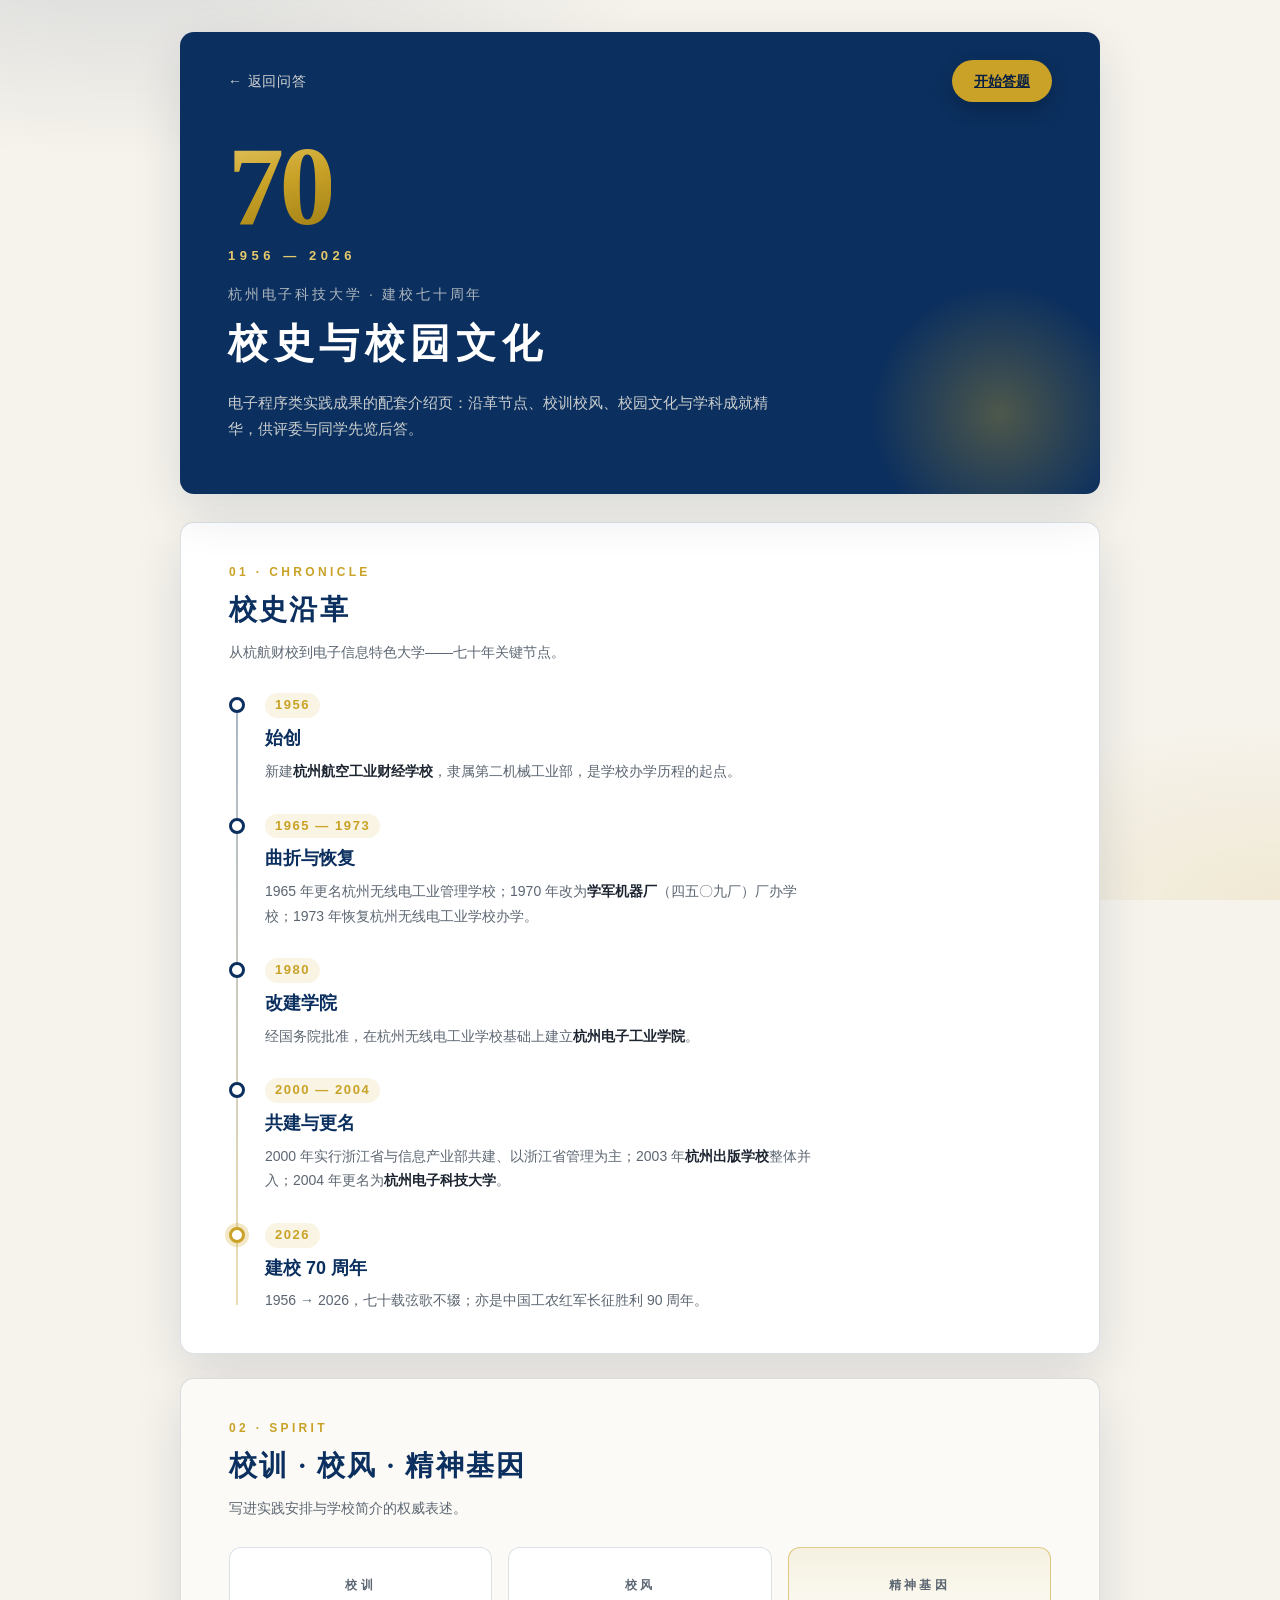
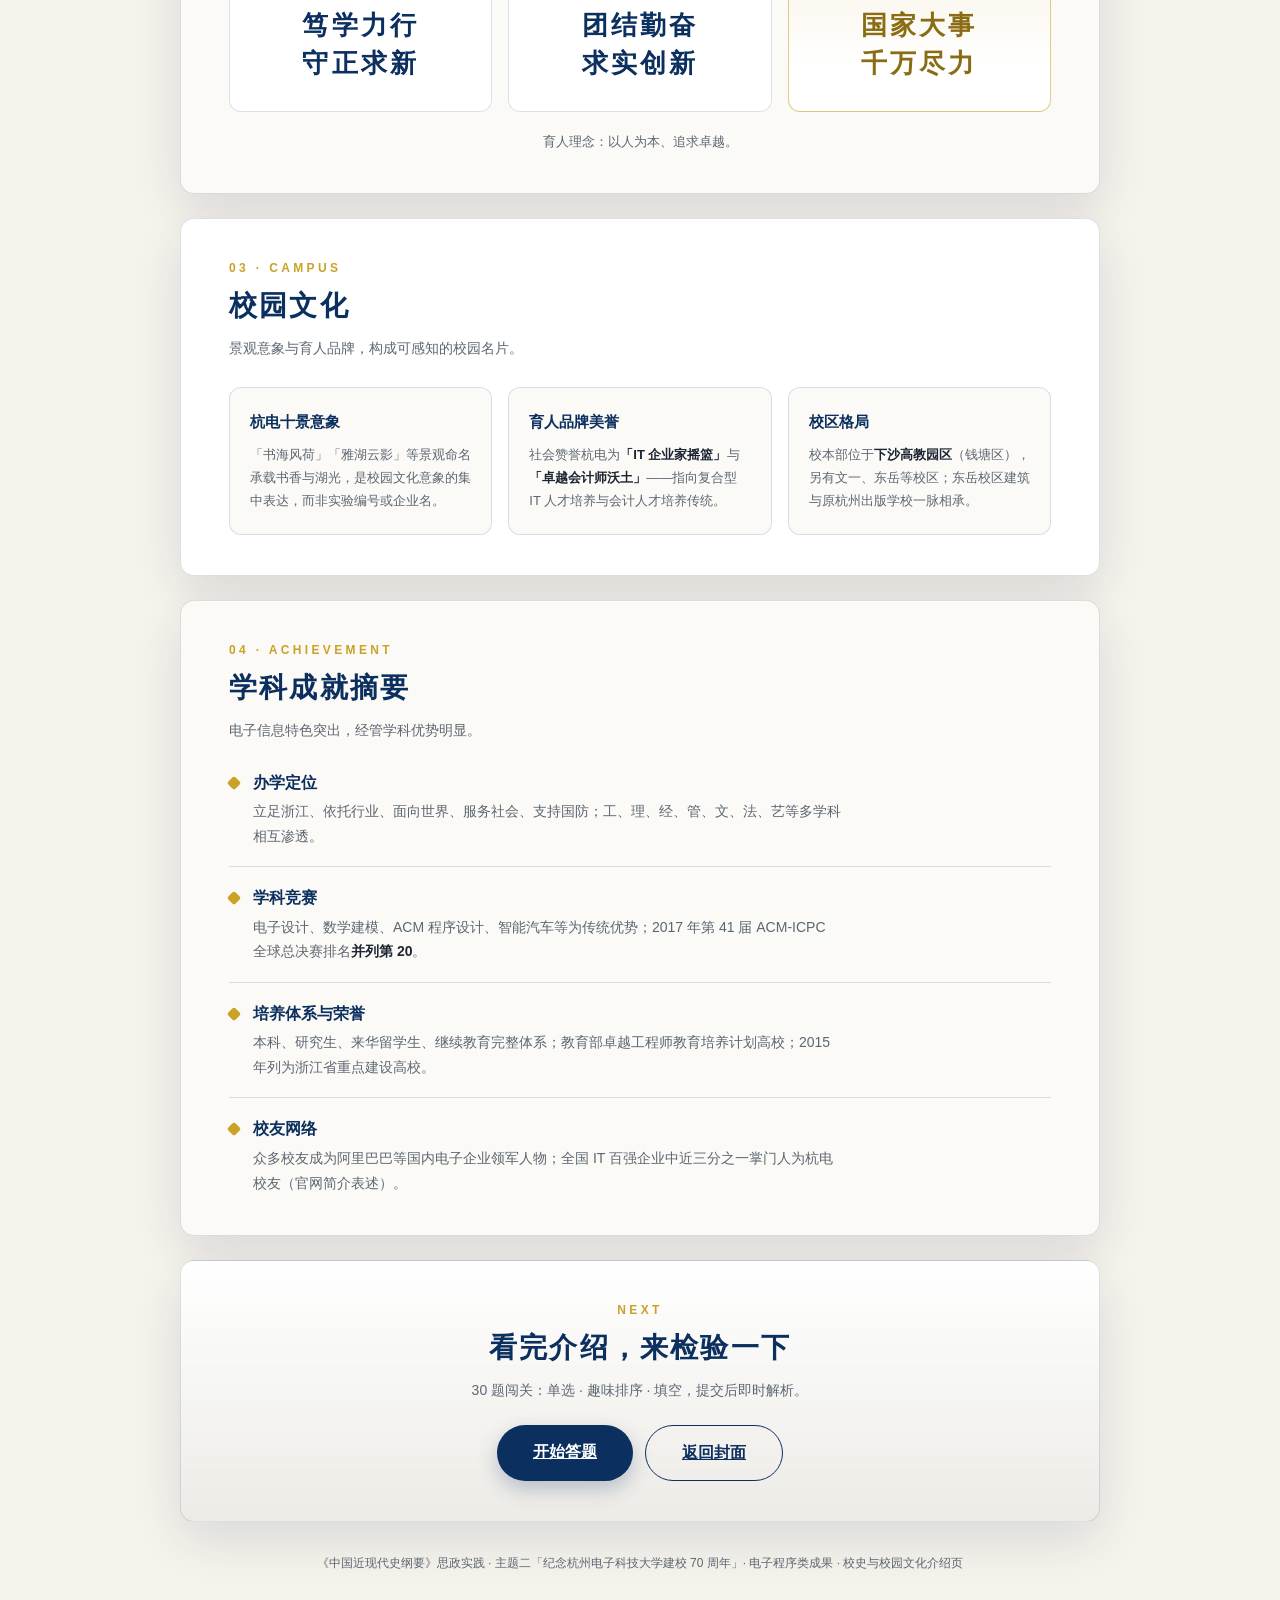
==== history.html @ b1ca928c "feat: add history intro page with dual nav from cover and result" ====
<!DOCTYPE html>
<html lang="zh-CN">
  <head>
    <meta charset="UTF-8" />
    <meta name="viewport" content="width=device-width, initial-scale=1.0" />
    <title>校史与校园文化 · 杭州电子科技大学 70 周年</title>
    <link rel="stylesheet" href="styles.css" />
  </head>
  <body class="history-page">
    <div class="page-bg" aria-hidden="true"></div>
    <main class="history">
      <!-- Hero -->
      <header class="h-hero">
        <nav class="h-nav">
          <a class="h-link" href="index.html">← 返回问答</a>
          <a class="btn btn-primary btn-sm" href="index.html#start">开始答题</a>
        </nav>
        <div class="h-hero-badge" aria-hidden="true">
          <span class="h-70">70</span>
          <span class="h-years">1956 — 2026</span>
        </div>
        <p class="h-kicker">杭州电子科技大学 · 建校七十周年</p>
        <h1 class="h-title">校史与校园文化</h1>
        <p class="h-lead">
          电子程序类实践成果的配套介绍页：沿革节点、校训校风、校园文化与学科成就精华，供评委与同学先览后答。
        </p>
      </header>

      <!-- 校史沿革 -->
      <section class="h-section" id="timeline" aria-labelledby="h-timeline-title">
        <div class="h-section-head">
          <p class="h-section-kicker">01 · Chronicle</p>
          <h2 class="h-section-title" id="h-timeline-title">校史沿革</h2>
          <p class="h-section-desc">从杭航财校到电子信息特色大学——七十年关键节点。</p>
        </div>
        <ol class="h-timeline">
          <li class="h-tl-item">
            <span class="h-tl-dot" aria-hidden="true"></span>
            <div class="h-tl-body">
              <span class="h-tl-year">1956</span>
              <h3 class="h-tl-title">始创</h3>
              <p class="h-tl-text">新建<strong>杭州航空工业财经学校</strong>，隶属第二机械工业部，是学校办学历程的起点。</p>
            </div>
          </li>
          <li class="h-tl-item">
            <span class="h-tl-dot" aria-hidden="true"></span>
            <div class="h-tl-body">
              <span class="h-tl-year">1965 — 1973</span>
              <h3 class="h-tl-title">曲折与恢复</h3>
              <p class="h-tl-text">1965 年更名杭州无线电工业管理学校；1970 年改为<strong>学军机器厂</strong>（四五〇九厂）厂办学校；1973 年恢复杭州无线电工业学校办学。</p>
            </div>
          </li>
          <li class="h-tl-item">
            <span class="h-tl-dot" aria-hidden="true"></span>
            <div class="h-tl-body">
              <span class="h-tl-year">1980</span>
              <h3 class="h-tl-title">改建学院</h3>
              <p class="h-tl-text">经国务院批准，在杭州无线电工业学校基础上建立<strong>杭州电子工业学院</strong>。</p>
            </div>
          </li>
          <li class="h-tl-item">
            <span class="h-tl-dot" aria-hidden="true"></span>
            <div class="h-tl-body">
              <span class="h-tl-year">2000 — 2004</span>
              <h3 class="h-tl-title">共建与更名</h3>
              <p class="h-tl-text">2000 年实行浙江省与信息产业部共建、以浙江省管理为主；2003 年<strong>杭州出版学校</strong>整体并入；2004 年更名为<strong>杭州电子科技大学</strong>。</p>
            </div>
          </li>
          <li class="h-tl-item h-tl-item-accent">
            <span class="h-tl-dot" aria-hidden="true"></span>
            <div class="h-tl-body">
              <span class="h-tl-year">2026</span>
              <h3 class="h-tl-title">建校 70 周年</h3>
              <p class="h-tl-text">1956 → 2026，七十载弦歌不辍；亦是中国工农红军长征胜利 90 周年。</p>
            </div>
          </li>
        </ol>
      </section>

      <!-- 校训校风 -->
      <section class="h-section h-section-alt" id="motto" aria-labelledby="h-motto-title">
        <div class="h-section-head">
          <p class="h-section-kicker">02 · Spirit</p>
          <h2 class="h-section-title" id="h-motto-title">校训 · 校风 · 精神基因</h2>
          <p class="h-section-desc">写进实践安排与学校简介的权威表述。</p>
        </div>
        <div class="h-motto-grid">
          <article class="h-motto-card">
            <p class="h-motto-label">校训</p>
            <p class="h-motto-text">笃学力行<br />守正求新</p>
          </article>
          <article class="h-motto-card">
            <p class="h-motto-label">校风</p>
            <p class="h-motto-text">团结勤奋<br />求实创新</p>
          </article>
          <article class="h-motto-card h-motto-card-gold">
            <p class="h-motto-label">精神基因</p>
            <p class="h-motto-text">国家大事<br />千万尽力</p>
          </article>
        </div>
        <p class="h-note">育人理念：以人为本、追求卓越。</p>
      </section>

      <!-- 校园文化 -->
      <section class="h-section" id="culture" aria-labelledby="h-culture-title">
        <div class="h-section-head">
          <p class="h-section-kicker">03 · Campus</p>
          <h2 class="h-section-title" id="h-culture-title">校园文化</h2>
          <p class="h-section-desc">景观意象与育人品牌，构成可感知的校园名片。</p>
        </div>
        <div class="h-cards">
          <article class="h-card">
            <h3 class="h-card-title">杭电十景意象</h3>
            <p class="h-card-text">「书海风荷」「雅湖云影」等景观命名承载书香与湖光，是校园文化意象的集中表达，而非实验编号或企业名。</p>
          </article>
          <article class="h-card">
            <h3 class="h-card-title">育人品牌美誉</h3>
            <p class="h-card-text">社会赞誉杭电为<strong>「IT 企业家摇篮」</strong>与<strong>「卓越会计师沃土」</strong>——指向复合型 IT 人才培养与会计人才培养传统。</p>
          </article>
          <article class="h-card">
            <h3 class="h-card-title">校区格局</h3>
            <p class="h-card-text">校本部位于<strong>下沙高教园区</strong>（钱塘区），另有文一、东岳等校区；东岳校区建筑与原杭州出版学校一脉相承。</p>
          </article>
        </div>
      </section>

      <!-- 学科成就 -->
      <section class="h-section h-section-alt" id="achievements" aria-labelledby="h-ach-title">
        <div class="h-section-head">
          <p class="h-section-kicker">04 · Achievement</p>
          <h2 class="h-section-title" id="h-ach-title">学科成就摘要</h2>
          <p class="h-section-desc">电子信息特色突出，经管学科优势明显。</p>
        </div>
        <ul class="h-ach-list">
          <li class="h-ach-item">
            <span class="h-ach-mark" aria-hidden="true"></span>
            <div>
              <h3 class="h-ach-title">办学定位</h3>
              <p class="h-ach-text">立足浙江、依托行业、面向世界、服务社会、支持国防；工、理、经、管、文、法、艺等多学科相互渗透。</p>
            </div>
          </li>
          <li class="h-ach-item">
            <span class="h-ach-mark" aria-hidden="true"></span>
            <div>
              <h3 class="h-ach-title">学科竞赛</h3>
              <p class="h-ach-text">电子设计、数学建模、ACM 程序设计、智能汽车等为传统优势；2017 年第 41 届 ACM-ICPC 全球总决赛排名<strong>并列第 20</strong>。</p>
            </div>
          </li>
          <li class="h-ach-item">
            <span class="h-ach-mark" aria-hidden="true"></span>
            <div>
              <h3 class="h-ach-title">培养体系与荣誉</h3>
              <p class="h-ach-text">本科、研究生、来华留学生、继续教育完整体系；教育部卓越工程师教育培养计划高校；2015 年列为浙江省重点建设高校。</p>
            </div>
          </li>
          <li class="h-ach-item">
            <span class="h-ach-mark" aria-hidden="true"></span>
            <div>
              <h3 class="h-ach-title">校友网络</h3>
              <p class="h-ach-text">众多校友成为阿里巴巴等国内电子企业领军人物；全国 IT 百强企业中近三分之一掌门人为杭电校友（官网简介表述）。</p>
            </div>
          </li>
        </ul>
      </section>

      <!-- 行动区 -->
      <section class="h-section h-cta" aria-labelledby="h-cta-title">
        <p class="h-section-kicker">Next</p>
        <h2 class="h-section-title" id="h-cta-title">看完介绍，来检验一下</h2>
        <p class="h-section-desc">30 题闯关：单选 · 趣味排序 · 填空，提交后即时解析。</p>
        <div class="h-cta-actions">
          <a class="btn btn-primary" href="index.html#start">开始答题</a>
          <a class="btn btn-ghost" href="index.html">返回封面</a>
        </div>
      </section>
    </main>
    <footer class="site-foot">
      《中国近现代史纲要》思政实践 · 主题二「纪念杭州电子科技大学建校 70 周年」· 电子程序类成果 · 校史与校园文化介绍页
    </footer>
  </body>
</html>
---- styles.css ----
/* HDU 70th Quiz — 校庆学术海报风：深蓝 + 金 + 暖灰白 */
:root {
  --navy: #0b2f5e;
  --navy-deep: #071f42;
  --gold: #c9a227;
  --gold-soft: #e6c96a;
  --paper: #f6f3ec;
  --ink: #1c2430;
  --muted: #5c6672;
  --ok: #1f7a4c;
  --bad: #b33a3a;
  --line: rgba(11, 47, 94, 0.14);
  --card: #ffffff;
  --shadow: 0 18px 50px rgba(7, 31, 66, 0.12);
  --radius: 14px;
  --font-display: "Songti SC", "SimSun", "Noto Serif SC", serif;
  --font-body: "PingFang SC", "Microsoft YaHei", "Segoe UI", sans-serif;
}

* {
  box-sizing: border-box;
}

html,
body {
  margin: 0;
  min-height: 100%;
}

body {
  font-family: var(--font-body);
  color: var(--ink);
  background: var(--paper);
  line-height: 1.6;
}

.page-bg {
  position: fixed;
  inset: 0;
  pointer-events: none;
  background:
    radial-gradient(ellipse 80% 50% at 10% -10%, rgba(11, 47, 94, 0.14), transparent 55%),
    radial-gradient(ellipse 60% 40% at 100% 100%, rgba(201, 162, 39, 0.12), transparent 50%);
  z-index: 0;
}

.app {
  position: relative;
  z-index: 1;
  width: min(860px, calc(100% - 48px));
  margin: 40px auto 24px;
  min-height: calc(100vh - 140px);
}

.screen {
  background: var(--card);
  border: 1px solid var(--line);
  border-radius: var(--radius);
  box-shadow: var(--shadow);
  padding: 48px 56px 40px;
}

/* —— 封面 —— */
.cover {
  text-align: center;
  padding-top: 56px;
}

.cover-badge {
  display: inline-flex;
  flex-direction: column;
  align-items: center;
  gap: 4px;
  margin-bottom: 20px;
}

.cover-70 {
  font-family: var(--font-display);
  font-size: 120px;
  font-weight: 700;
  line-height: 1;
  letter-spacing: -0.04em;
  background: linear-gradient(165deg, var(--gold-soft), var(--gold) 45%, #9a7a12);
  -webkit-background-clip: text;
  background-clip: text;
  color: transparent;
  text-shadow: 0 2px 0 rgba(11, 47, 94, 0.06);
}

.cover-years {
  font-size: 13px;
  letter-spacing: 0.35em;
  color: var(--navy);
  font-weight: 600;
}

.cover-kicker {
  margin: 8px 0 6px;
  font-size: 14px;
  letter-spacing: 0.2em;
  color: var(--muted);
}

.cover-title {
  margin: 0 0 16px;
  font-family: var(--font-display);
  font-size: 42px;
  font-weight: 700;
  color: var(--navy);
  letter-spacing: 0.12em;
}

.cover-sub {
  margin: 0 0 20px;
  color: var(--muted);
  font-size: 15px;
  letter-spacing: 0.15em;
}

.cover-meta {
  margin: 0 0 28px;
  font-size: 13px;
  color: var(--muted);
}

.cover-error {
  margin-top: 16px;
  color: var(--bad);
  font-size: 14px;
}

/* —— 按钮 —— */
.btn {
  appearance: none;
  border: none;
  cursor: pointer;
  font-family: inherit;
  font-size: 16px;
  font-weight: 600;
  padding: 14px 36px;
  border-radius: 999px;
  transition: transform 0.12s ease, box-shadow 0.12s ease, background 0.12s ease;
}

.btn:focus-visible {
  outline: 3px solid var(--gold);
  outline-offset: 2px;
}

.btn-primary {
  background: var(--navy);
  color: #fff;
  box-shadow: 0 8px 20px rgba(11, 47, 94, 0.25);
}

.btn-primary:hover:not(:disabled) {
  background: var(--navy-deep);
  transform: translateY(-1px);
}

.btn-primary:disabled {
  opacity: 0.45;
  cursor: not-allowed;
  box-shadow: none;
}

.btn-ghost {
  background: transparent;
  color: var(--navy);
  border: 1.5px solid var(--navy);
}

/* —— 答题 —— */
.quiz-top {
  margin-bottom: 28px;
}

.quiz-progress-label {
  display: flex;
  justify-content: space-between;
  align-items: baseline;
  margin-bottom: 10px;
  font-size: 14px;
  color: var(--muted);
}

.quiz-topic {
  color: var(--navy);
  font-weight: 600;
}

.quiz-progress {
  height: 8px;
  background: rgba(11, 47, 94, 0.08);
  border-radius: 999px;
  overflow: hidden;
}

.quiz-bar {
  height: 100%;
  width: 0%;
  border-radius: 999px;
  background: linear-gradient(90deg, var(--navy), var(--gold));
  transition: width 0.35s ease;
}

.quiz-prompt {
  margin: 0 0 24px;
  font-family: var(--font-display);
  font-size: 24px;
  font-weight: 700;
  color: var(--navy);
  line-height: 1.5;
}

.quiz-body {
  min-height: 120px;
}

/* 单选 */
.choice-list {
  display: grid;
  gap: 12px;
}

.choice {
  display: flex;
  align-items: flex-start;
  gap: 12px;
  padding: 14px 18px;
  border: 1.5px solid var(--line);
  border-radius: 10px;
  background: #fbfaf7;
  cursor: pointer;
  text-align: left;
  font-family: inherit;
  font-size: 16px;
  color: var(--ink);
  transition: border-color 0.12s ease, background 0.12s ease;
}

.choice:hover:not(:disabled) {
  border-color: var(--navy);
  background: #fff;
}

.choice.selected {
  border-color: var(--navy);
  background: rgba(11, 47, 94, 0.06);
  font-weight: 600;
}

.choice:disabled {
  cursor: default;
}

.choice.correct {
  border-color: var(--ok);
  background: rgba(31, 122, 76, 0.08);
}

.choice.wrong {
  border-color: var(--bad);
  background: rgba(179, 58, 58, 0.07);
}

.choice-key {
  flex: 0 0 auto;
  width: 28px;
  height: 28px;
  border-radius: 50%;
  background: var(--navy);
  color: #fff;
  font-size: 13px;
  font-weight: 700;
  display: grid;
  place-items: center;
  margin-top: 1px;
}

/* 排序 */
.order-list {
  display: grid;
  gap: 10px;
}

.order-item {
  display: flex;
  align-items: center;
  gap: 12px;
  padding: 12px 14px;
  border: 1.5px solid var(--line);
  border-radius: 10px;
  background: #fbfaf7;
}

.order-item.is-correct-order {
  border-color: var(--ok);
  background: rgba(31, 122, 76, 0.08);
}

.order-item.is-wrong-order {
  border-color: var(--bad);
  background: rgba(179, 58, 58, 0.06);
}

.order-rank {
  flex: 0 0 auto;
  width: 28px;
  height: 28px;
  border-radius: 50%;
  background: var(--gold);
  color: var(--navy-deep);
  font-weight: 700;
  font-size: 14px;
  display: grid;
  place-items: center;
}

.order-text {
  flex: 1;
  font-size: 15px;
}

.order-btns {
  display: flex;
  gap: 6px;
}

.order-btns button {
  width: 36px;
  height: 32px;
  border-radius: 8px;
  border: 1.5px solid var(--navy);
  background: #fff;
  color: var(--navy);
  font-size: 14px;
  font-weight: 700;
  cursor: pointer;
}

.order-btns button:disabled {
  opacity: 0.3;
  cursor: not-allowed;
}

.order-btns button:hover:not(:disabled) {
  background: var(--navy);
  color: #fff;
}

/* 填空 */
.fill-row {
  display: flex;
  gap: 12px;
  align-items: center;
}

.fill-input {
  flex: 1;
  font-family: inherit;
  font-size: 17px;
  padding: 14px 16px;
  border: 1.5px solid var(--line);
  border-radius: 10px;
  background: #fbfaf7;
  color: var(--ink);
}

.fill-input:focus {
  outline: none;
  border-color: var(--navy);
  background: #fff;
}

.fill-input.is-correct {
  border-color: var(--ok);
  background: rgba(31, 122, 76, 0.08);
}

.fill-input.is-wrong {
  border-color: var(--bad);
  background: rgba(179, 58, 58, 0.07);
}

.fill-hint {
  font-size: 13px;
  color: var(--muted);
  margin-top: 10px;
}

/* 反馈 */
.quiz-feedback {
  margin-top: 24px;
  padding: 16px 20px;
  border-radius: 10px;
  border-left: 4px solid var(--navy);
  background: rgba(11, 47, 94, 0.05);
}

.quiz-feedback.ok {
  border-left-color: var(--ok);
  background: rgba(31, 122, 76, 0.08);
}

.quiz-feedback.bad {
  border-left-color: var(--bad);
  background: rgba(179, 58, 58, 0.06);
}

.feedback-badge {
  margin: 0 0 6px;
  font-weight: 700;
  font-size: 16px;
}

.quiz-feedback.ok .feedback-badge {
  color: var(--ok);
}

.quiz-feedback.bad .feedback-badge {
  color: var(--bad);
}

.feedback-explain {
  margin: 0;
  font-size: 14px;
  color: var(--muted);
  line-height: 1.7;
}

.quiz-actions {
  margin-top: 28px;
  display: flex;
  justify-content: flex-end;
  gap: 12px;
}

/* —— 结果 —— */
.result {
  text-align: center;
  padding-top: 56px;
}

.result-kicker {
  margin: 0;
  letter-spacing: 0.25em;
  font-size: 14px;
  color: var(--muted);
}

.result-score {
  margin: 8px 0 4px;
  font-family: var(--font-display);
  font-size: 88px;
  font-weight: 700;
  line-height: 1;
  color: var(--navy);
}

.result-score .result-total {
  font-size: 36px;
  color: var(--muted);
  margin-left: 4px;
}

.result-rate {
  margin: 8px 0 4px;
  font-size: 18px;
  font-weight: 700;
  color: var(--gold);
  letter-spacing: 0.08em;
}

.result-comment {
  margin: 12px auto 8px;
  max-width: 420px;
  color: var(--muted);
  font-size: 15px;
}

.result-wrong {
  list-style: none;
  margin: 24px auto 28px;
  padding: 0;
  max-width: 560px;
  text-align: left;
  display: grid;
  gap: 8px;
}

.result-wrong:empty {
  display: none;
}

.result-wrong li {
  font-size: 13px;
  color: var(--bad);
  background: rgba(179, 58, 58, 0.06);
  border-radius: 8px;
  padding: 10px 14px;
}

.result-wrong .wrong-ok {
  color: var(--muted);
}

.site-foot {
  position: relative;
  z-index: 1;
  text-align: center;
  font-size: 12px;
  color: var(--muted);
  padding: 8px 24px 28px;
}

/* —— 封面双入口 —— */
.cover-actions {
  display: flex;
  flex-wrap: wrap;
  gap: 12px;
  justify-content: center;
  align-items: center;
}

.result-actions {
  display: flex;
  flex-wrap: wrap;
  gap: 12px;
  justify-content: center;
  align-items: center;
  margin-top: 8px;
}

.btn-sm {
  font-size: 14px;
  padding: 10px 22px;
}

/* —— 校史 / 校园文化介绍页 —— */
.history-page .history {
  position: relative;
  z-index: 1;
  width: min(920px, calc(100% - 48px));
  margin: 32px auto 24px;
}

.h-hero {
  background: var(--navy);
  color: #f4f1e8;
  border-radius: var(--radius);
  padding: 28px 48px 52px;
  box-shadow: var(--shadow);
  margin-bottom: 28px;
  position: relative;
  overflow: hidden;
}

.h-hero::after {
  content: "";
  position: absolute;
  right: -40px;
  bottom: -60px;
  width: 280px;
  height: 280px;
  border-radius: 50%;
  background: radial-gradient(circle, rgba(201, 162, 39, 0.35), transparent 65%);
  pointer-events: none;
}

.h-nav {
  display: flex;
  justify-content: space-between;
  align-items: center;
  margin-bottom: 28px;
  position: relative;
  z-index: 1;
}

.h-link {
  color: rgba(244, 241, 232, 0.85);
  font-size: 14px;
  text-decoration: none;
  letter-spacing: 0.06em;
}

.h-link:hover {
  color: var(--gold-soft);
}

.h-hero .btn-primary {
  background: var(--gold);
  color: var(--navy-deep);
  box-shadow: 0 8px 20px rgba(0, 0, 0, 0.2);
}

.h-hero .btn-primary:hover:not(:disabled) {
  background: var(--gold-soft);
}

.h-hero-badge {
  display: flex;
  flex-direction: column;
  align-items: flex-start;
  gap: 4px;
  margin-bottom: 16px;
  position: relative;
  z-index: 1;
}

.h-70 {
  font-family: var(--font-display);
  font-size: 112px;
  font-weight: 700;
  line-height: 1;
  letter-spacing: -0.04em;
  background: linear-gradient(165deg, var(--gold-soft), var(--gold) 45%, #9a7a12);
  -webkit-background-clip: text;
  background-clip: text;
  color: transparent;
}

.h-years {
  font-size: 13px;
  letter-spacing: 0.35em;
  color: var(--gold-soft);
  font-weight: 600;
}

.h-kicker {
  margin: 8px 0 6px;
  font-size: 14px;
  letter-spacing: 0.2em;
  color: rgba(244, 241, 232, 0.7);
  position: relative;
  z-index: 1;
}

.h-title {
  margin: 0 0 14px;
  font-family: var(--font-display);
  font-size: 40px;
  font-weight: 700;
  letter-spacing: 0.14em;
  color: #fff;
  position: relative;
  z-index: 1;
}

.h-lead {
  margin: 0;
  max-width: 36em;
  font-size: 15px;
  line-height: 1.75;
  color: rgba(244, 241, 232, 0.82);
  position: relative;
  z-index: 1;
}

.h-section {
  background: var(--card);
  border: 1px solid var(--line);
  border-radius: var(--radius);
  box-shadow: var(--shadow);
  padding: 40px 48px;
  margin-bottom: 24px;
}

.h-section-alt {
  background: #fbfaf6;
}

.h-section-head {
  margin-bottom: 28px;
}

.h-section-kicker {
  margin: 0 0 6px;
  font-size: 12px;
  letter-spacing: 0.28em;
  text-transform: uppercase;
  color: var(--gold);
  font-weight: 700;
}

.h-section-title {
  margin: 0 0 8px;
  font-family: var(--font-display);
  font-size: 28px;
  font-weight: 700;
  color: var(--navy);
  letter-spacing: 0.08em;
}

.h-section-desc {
  margin: 0;
  font-size: 14px;
  color: var(--muted);
}

/* 时间线 */
.h-timeline {
  list-style: none;
  margin: 0;
  padding: 0;
  position: relative;
}

.h-timeline::before {
  content: "";
  position: absolute;
  left: 7px;
  top: 8px;
  bottom: 8px;
  width: 2px;
  background: linear-gradient(180deg, var(--navy), var(--gold));
  opacity: 0.35;
}

.h-tl-item {
  position: relative;
  padding: 0 0 28px 36px;
}

.h-tl-item:last-child {
  padding-bottom: 0;
}

.h-tl-dot {
  position: absolute;
  left: 0;
  top: 6px;
  width: 16px;
  height: 16px;
  border-radius: 50%;
  background: var(--card);
  border: 3px solid var(--navy);
  z-index: 1;
}

.h-tl-item-accent .h-tl-dot {
  border-color: var(--gold);
  box-shadow: 0 0 0 4px rgba(201, 162, 39, 0.25);
}

.h-tl-year {
  display: inline-block;
  font-size: 13px;
  font-weight: 700;
  letter-spacing: 0.12em;
  color: var(--gold);
  background: rgba(201, 162, 39, 0.12);
  padding: 2px 10px;
  border-radius: 999px;
  margin-bottom: 6px;
}

.h-tl-title {
  margin: 0 0 6px;
  font-size: 18px;
  font-weight: 700;
  color: var(--navy);
}

.h-tl-text {
  margin: 0;
  font-size: 14px;
  color: var(--muted);
  line-height: 1.75;
  max-width: 40em;
}

.h-tl-text strong {
  color: var(--ink);
  font-weight: 600;
}

/* 校训卡片 */
.h-motto-grid {
  display: grid;
  grid-template-columns: repeat(3, 1fr);
  gap: 16px;
}

.h-motto-card {
  border: 1.5px solid var(--line);
  border-radius: 12px;
  background: #fff;
  padding: 28px 16px;
  text-align: center;
  min-height: 160px;
  display: flex;
  flex-direction: column;
  justify-content: center;
}

.h-motto-card-gold {
  border-color: rgba(201, 162, 39, 0.55);
  background: linear-gradient(180deg, rgba(201, 162, 39, 0.1), #fff 70%);
}

.h-motto-label {
  margin: 0 0 12px;
  font-size: 12px;
  letter-spacing: 0.28em;
  color: var(--muted);
  font-weight: 600;
}

.h-motto-text {
  margin: 0;
  font-family: var(--font-display);
  font-size: 26px;
  font-weight: 700;
  color: var(--navy);
  line-height: 1.45;
  letter-spacing: 0.12em;
}

.h-motto-card-gold .h-motto-text {
  color: #8a6d12;
}

.h-note {
  margin: 20px 0 0;
  font-size: 13px;
  color: var(--muted);
  text-align: center;
}

/* 文化卡片 */
.h-cards {
  display: grid;
  grid-template-columns: repeat(3, 1fr);
  gap: 16px;
}

.h-card {
  border: 1.5px solid var(--line);
  border-radius: 12px;
  background: #fbfaf7;
  padding: 22px 20px;
}

.h-card-title {
  margin: 0 0 10px;
  font-size: 15px;
  font-weight: 700;
  color: var(--navy);
}

.h-card-text {
  margin: 0;
  font-size: 13px;
  line-height: 1.75;
  color: var(--muted);
}

.h-card-text strong {
  color: var(--ink);
}

/* 成就列表 */
.h-ach-list {
  list-style: none;
  margin: 0;
  padding: 0;
  display: grid;
  gap: 18px;
}

.h-ach-item {
  display: flex;
  gap: 14px;
  align-items: flex-start;
  padding-bottom: 18px;
  border-bottom: 1px solid var(--line);
}

.h-ach-item:last-child {
  padding-bottom: 0;
  border-bottom: none;
}

.h-ach-mark {
  flex: 0 0 auto;
  width: 10px;
  height: 10px;
  margin-top: 8px;
  border-radius: 2px;
  background: var(--gold);
  transform: rotate(45deg);
}

.h-ach-title {
  margin: 0 0 4px;
  font-size: 16px;
  font-weight: 700;
  color: var(--navy);
}

.h-ach-text {
  margin: 0;
  font-size: 14px;
  line-height: 1.75;
  color: var(--muted);
  max-width: 42em;
}

.h-ach-text strong {
  color: var(--ink);
}

/* CTA */
.h-cta {
  text-align: center;
  background: linear-gradient(180deg, #fff, rgba(11, 47, 94, 0.04));
}

.h-cta .h-section-head,
.h-cta .h-section-desc {
  margin-left: auto;
  margin-right: auto;
}

.h-cta-actions {
  display: flex;
  flex-wrap: wrap;
  gap: 12px;
  justify-content: center;
  margin-top: 24px;
}

@media (max-width: 900px) {
  .app {
    width: min(100% - 32px, 860px);
    margin-top: 24px;
  }

  .screen {
    padding: 36px 28px 32px;
  }

  .cover-70 {
    font-size: 88px;
  }

  .cover-title {
    font-size: 30px;
  }

  .quiz-prompt {
    font-size: 20px;
  }

  .history-page .history {
    width: min(100% - 32px, 920px);
    margin-top: 20px;
  }

  .h-hero {
    padding: 24px 24px 40px;
  }

  .h-70 {
    font-size: 88px;
  }

  .h-title {
    font-size: 28px;
  }

  .h-section {
    padding: 28px 22px;
  }

  .h-motto-grid,
  .h-cards {
    grid-template-columns: 1fr;
  }
}
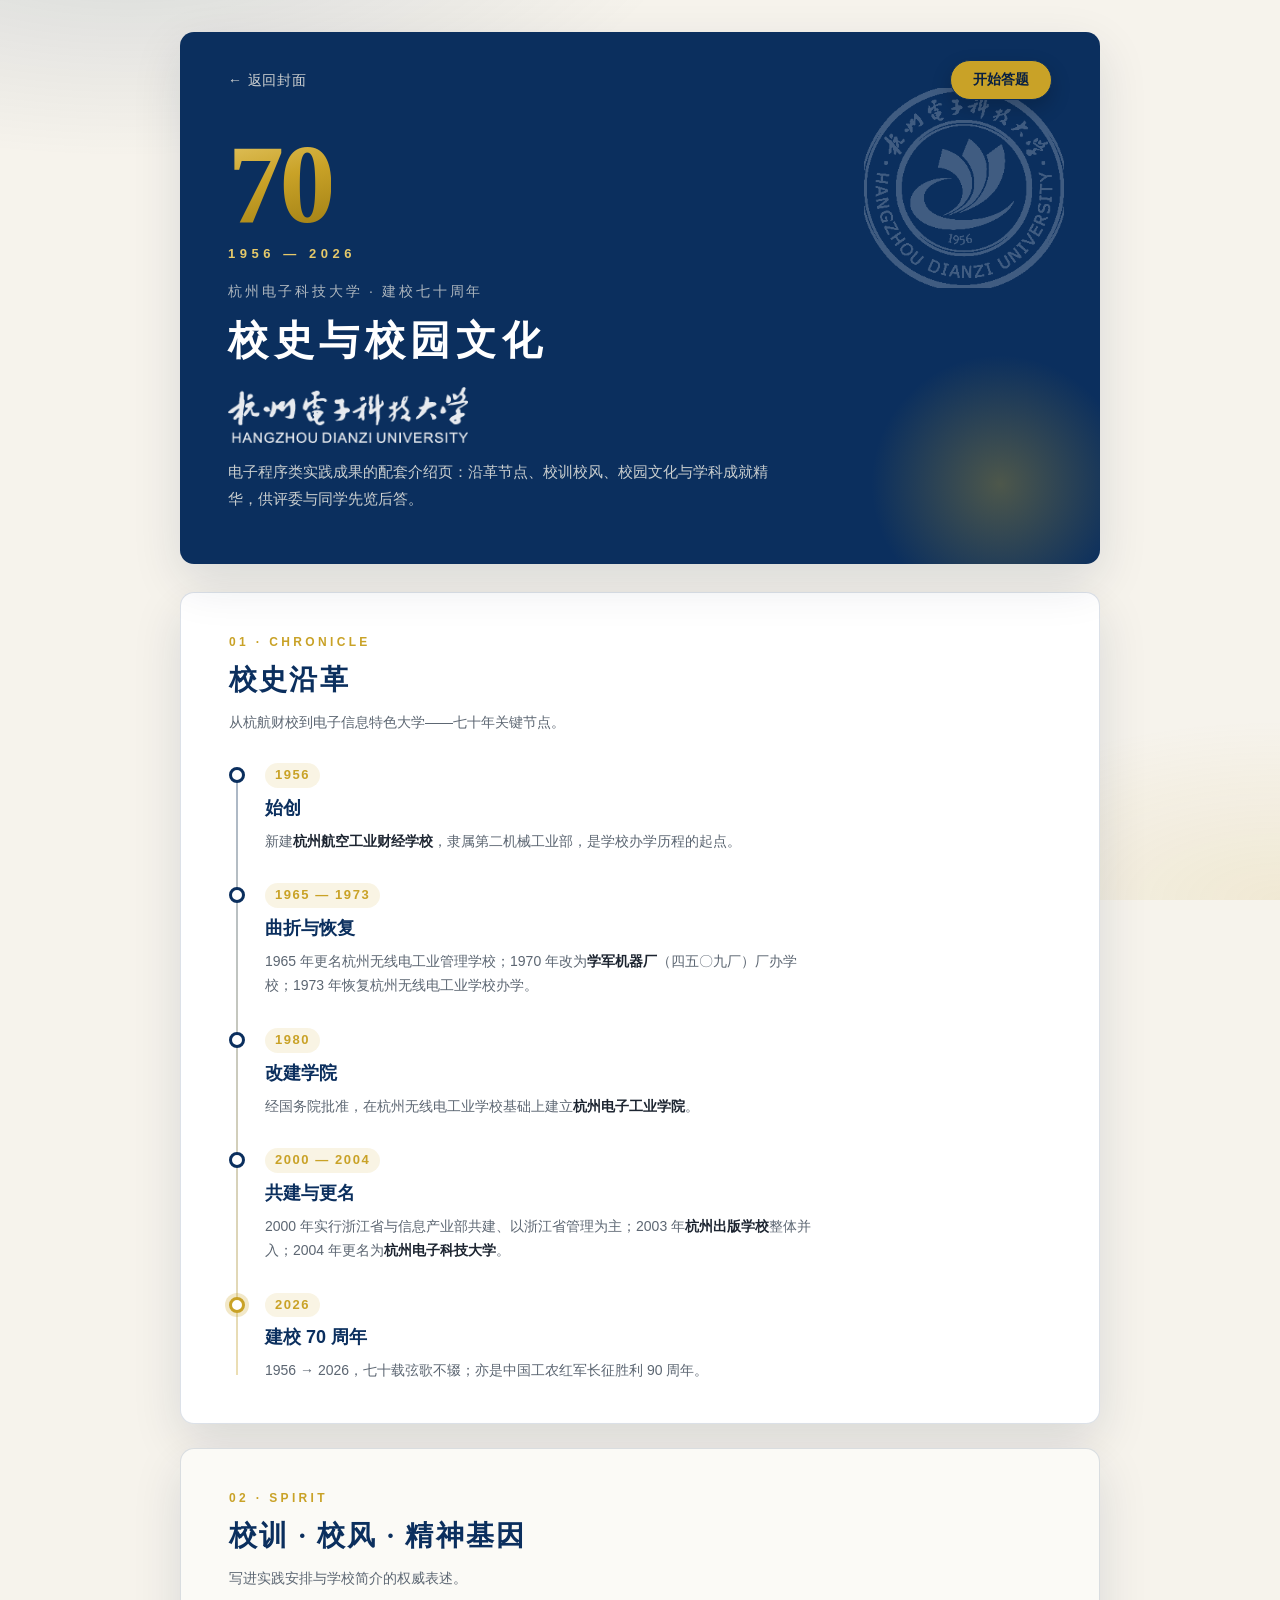
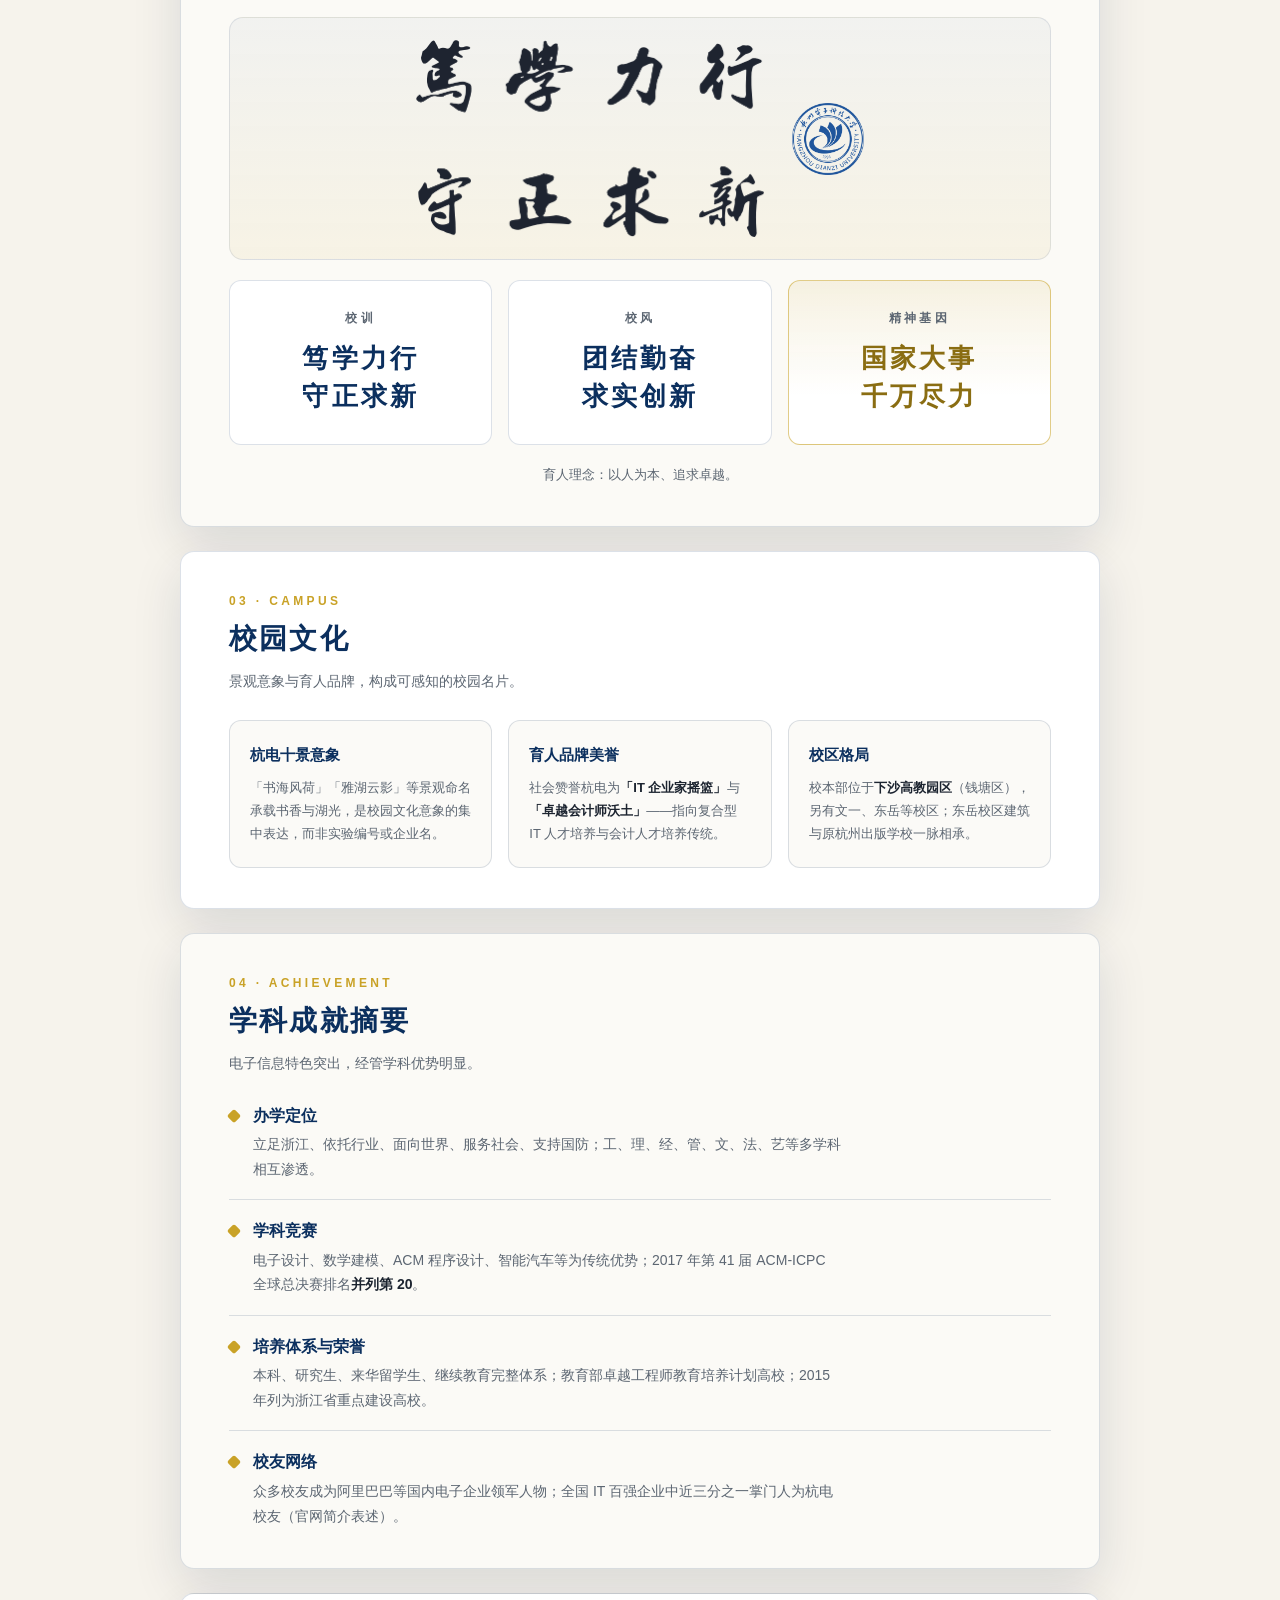
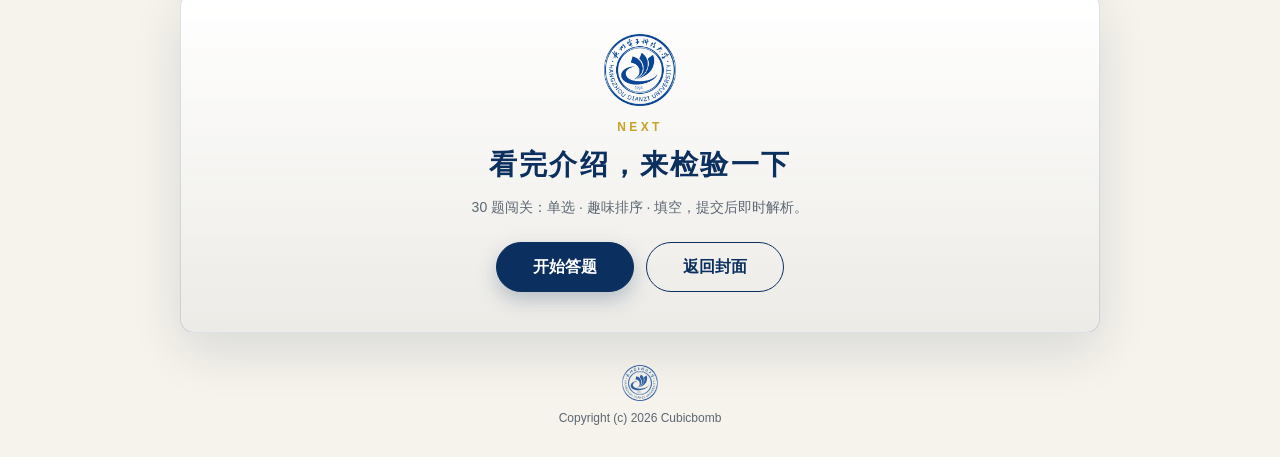
==== commit 910e0c29: "feat: embed HDU emblem assets across cover, quiz, and history pages" ====
--- a/history.html
+++ b/history.html
@@ -4,6 +4,7 @@
     <meta charset="UTF-8" />
     <meta name="viewport" content="width=device-width, initial-scale=1.0" />
     <title>校史与校园文化 · 杭州电子科技大学 70 周年</title>
+    <link rel="icon" type="image/png" href="assets/favicon.png" />
     <link rel="stylesheet" href="styles.css" />
   </head>
   <body class="history-page">
@@ -11,8 +12,16 @@
     <main class="history">
       <!-- Hero -->
       <header class="h-hero">
+        <img
+          class="h-hero-emblem"
+          src="assets/emblem-white.png"
+          alt=""
+          width="200"
+          height="200"
+          decoding="async"
+        />
         <nav class="h-nav">
-          <a class="h-link" href="index.html">← 返回问答</a>
+          <a class="h-link" href="index.html">← 返回封面</a>
           <a class="btn btn-primary btn-sm" href="index.html#start">开始答题</a>
         </nav>
         <div class="h-hero-badge" aria-hidden="true">
@@ -21,6 +30,14 @@
         </div>
         <p class="h-kicker">杭州电子科技大学 · 建校七十周年</p>
         <h1 class="h-title">校史与校园文化</h1>
+        <img
+          class="h-hero-wordmark"
+          src="assets/wordmark-t.png"
+          alt="杭州电子科技大学 HANGZHOU DIANZI UNIVERSITY"
+          width="240"
+          height="56"
+          decoding="async"
+        />
         <p class="h-lead">
           电子程序类实践成果的配套介绍页：沿革节点、校训校风、校园文化与学科成就精华，供评委与同学先览后答。
         </p>
@@ -84,6 +101,23 @@
           <h2 class="h-section-title" id="h-motto-title">校训 · 校风 · 精神基因</h2>
           <p class="h-section-desc">写进实践安排与学校简介的权威表述。</p>
         </div>
+        <div class="h-motto-banner" aria-hidden="true">
+          <img
+            src="assets/motto-t.png"
+            alt=""
+            width="348"
+            height="198"
+            decoding="async"
+          />
+          <img
+            class="h-motto-seal"
+            src="assets/emblem-t.png"
+            alt=""
+            width="72"
+            height="72"
+            decoding="async"
+          />
+        </div>
         <div class="h-motto-grid">
           <article class="h-motto-card">
             <p class="h-motto-label">校训</p>
@@ -165,6 +199,14 @@
 
       <!-- 行动区 -->
       <section class="h-section h-cta" aria-labelledby="h-cta-title">
+        <img
+          class="h-cta-emblem"
+          src="assets/emblem-t.png"
+          alt=""
+          width="72"
+          height="72"
+          decoding="async"
+        />
         <p class="h-section-kicker">Next</p>
         <h2 class="h-section-title" id="h-cta-title">看完介绍，来检验一下</h2>
         <p class="h-section-desc">30 题闯关：单选 · 趣味排序 · 填空，提交后即时解析。</p>
@@ -175,7 +217,15 @@
       </section>
     </main>
     <footer class="site-foot">
-      《中国近现代史纲要》思政实践 · 主题二「纪念杭州电子科技大学建校 70 周年」· 电子程序类成果 · 校史与校园文化介绍页
+      <img
+        class="foot-emblem"
+        src="assets/emblem-t.png"
+        alt=""
+        width="36"
+        height="36"
+        decoding="async"
+      />
+      <p>Copyright (c) 2026 Cubicbomb</p>
     </footer>
   </body>
 </html>
--- a/styles.css
+++ b/styles.css
@@ -139,6 +139,11 @@
   font-weight: 600;
   padding: 14px 36px;
   border-radius: 999px;
+  text-decoration: none;
+  display: inline-flex;
+  align-items: center;
+  justify-content: center;
+  line-height: 1.25;
   transition: transform 0.12s ease, box-shadow 0.12s ease, background 0.12s ease;
 }
 
@@ -150,6 +155,8 @@
 .btn-primary {
   background: var(--navy);
   color: #fff;
+  /* 与 ghost 同宽描边，保证两钮等高 */
+  border: 1.5px solid var(--navy);
   box-shadow: 0 8px 20px rgba(11, 47, 94, 0.25);
 }
 
@@ -168,6 +175,18 @@
   background: transparent;
   color: var(--navy);
   border: 1.5px solid var(--navy);
+  text-decoration: none;
+}
+
+.btn-ghost:hover {
+  text-decoration: none;
+}
+
+.btn-ghost:disabled {
+  opacity: 0.45;
+  cursor: not-allowed;
+  box-shadow: none;
+  transform: none;
 }
 
 /* —— 答题 —— */
@@ -178,10 +197,25 @@
 .quiz-progress-label {
   display: flex;
   justify-content: space-between;
-  align-items: baseline;
+  align-items: center;
+  flex-wrap: wrap;
+  gap: 12px;
   margin-bottom: 10px;
   font-size: 14px;
   color: var(--muted);
+}
+
+.quiz-progress-label .quiz-progress-meta {
+  flex: 1 1 auto;
+  min-width: 0;
+}
+
+.quiz-progress-meta {
+  display: flex;
+  flex-wrap: wrap;
+  align-items: baseline;
+  gap: 12px;
+  min-width: 0;
 }
 
 .quiz-topic {
@@ -505,6 +539,59 @@
   color: var(--muted);
 }
 
+/* —— 校徽元素（来源：学校标志使用规范 · assets/） —— */
+.page-emblem {
+  position: fixed;
+  right: -60px;
+  bottom: -40px;
+  width: 420px;
+  height: 420px;
+  pointer-events: none;
+  z-index: 0;
+  opacity: 0.05;
+  filter: grayscale(10%);
+}
+
+.page-emblem img {
+  width: 100%;
+  height: 100%;
+  object-fit: contain;
+}
+
+.cover-emblem {
+  display: block;
+  margin: 0 auto 18px;
+  width: 120px;
+  height: 120px;
+  object-fit: contain;
+  filter: drop-shadow(0 8px 18px rgba(11, 47, 94, 0.12));
+}
+
+.cover-wordmark {
+  display: block;
+  margin: 0 auto 14px;
+  width: min(280px, 70%);
+  height: auto;
+  object-fit: contain;
+  opacity: 0.92;
+}
+
+.quiz-emblem {
+  flex: 0 0 auto;
+  width: 36px;
+  height: 36px;
+  object-fit: contain;
+  margin-right: 4px;
+}
+
+.result-emblem {
+  display: block;
+  margin: 0 auto 16px;
+  width: 88px;
+  height: 88px;
+  object-fit: contain;
+}
+
 .site-foot {
   position: relative;
   z-index: 1;
@@ -514,13 +601,136 @@
   padding: 8px 24px 28px;
 }
 
+.site-foot .foot-emblem {
+  display: block;
+  margin: 0 auto 8px;
+  width: 36px;
+  height: 36px;
+  object-fit: contain;
+  opacity: 0.85;
+}
+
+.site-foot p {
+  margin: 0;
+}
+
+/* 历史页 hero 校徽 / 字标 */
+.h-hero-emblem {
+  position: absolute;
+  right: 36px;
+  top: 56px;
+  width: min(200px, 28vw);
+  height: auto;
+  opacity: 0.22;
+  pointer-events: none;
+  z-index: 0;
+}
+
+.h-hero-wordmark {
+  display: block;
+  width: min(240px, 55%);
+  height: auto;
+  margin: 0 0 16px;
+  opacity: 0.9;
+  position: relative;
+  z-index: 1;
+  /* wordmark is blue art — lighten for navy hero via filter */
+  filter: brightness(0) invert(1);
+}
+
+/* 校训书法横幅 */
+.h-motto-banner {
+  position: relative;
+  display: flex;
+  align-items: center;
+  justify-content: center;
+  gap: 28px;
+  background: linear-gradient(180deg, rgba(11, 47, 94, 0.04), rgba(201, 162, 39, 0.08));
+  border: 1.5px solid rgba(11, 47, 94, 0.1);
+  border-radius: 14px;
+  padding: 22px 28px;
+  margin-bottom: 20px;
+  overflow: hidden;
+}
+
+.h-motto-banner img:first-child {
+  width: min(348px, 70%);
+  height: auto;
+  object-fit: contain;
+}
+
+.h-motto-seal {
+  width: 72px;
+  height: 72px;
+  object-fit: contain;
+  opacity: 0.9;
+  flex: 0 0 auto;
+}
+
+.h-cta-emblem {
+  display: block;
+  margin: 0 auto 12px;
+  width: 72px;
+  height: 72px;
+  object-fit: contain;
+}
+
+.history-page .site-foot {
+  display: flex;
+  flex-direction: column;
+  align-items: center;
+  gap: 0;
+}
+
 /* —— 封面双入口 —— */
 .cover-actions {
   display: flex;
   flex-wrap: wrap;
-  gap: 12px;
+  gap: 20px 28px;
   justify-content: center;
+  align-items: flex-start;
+}
+
+.cover-action {
+  display: flex;
+  flex-direction: column;
   align-items: center;
+  gap: 10px;
+  min-width: 140px;
+}
+
+.cover-action .btn {
+  min-width: 148px;
+  min-height: 52px;
+}
+
+.cover-action-note {
+  margin: 0;
+  font-size: 12px;
+  line-height: 1.5;
+  color: var(--muted);
+  text-align: center;
+  max-width: 12em;
+}
+
+.quiz-exit {
+  flex: 0 0 auto;
+  font-size: 13px;
+  color: var(--muted);
+  text-decoration: none;
+  letter-spacing: 0.04em;
+  white-space: nowrap;
+}
+
+.quiz-exit:hover {
+  color: var(--navy);
+  text-decoration: underline;
+}
+
+.quiz-exit:focus-visible {
+  outline: 2px solid var(--gold);
+  outline-offset: 2px;
+  border-radius: 4px;
 }
 
 .result-actions {
@@ -949,6 +1159,17 @@
     font-size: 30px;
   }
 
+  .cover-emblem {
+    width: 96px;
+    height: 96px;
+  }
+
+  .page-emblem {
+    width: 280px;
+    height: 280px;
+    opacity: 0.04;
+  }
+
   .quiz-prompt {
     font-size: 20px;
   }
@@ -962,6 +1183,13 @@
     padding: 24px 24px 40px;
   }
 
+  .h-hero-emblem {
+    right: 16px;
+    top: 48px;
+    width: 120px;
+    opacity: 0.16;
+  }
+
   .h-70 {
     font-size: 88px;
   }
@@ -978,4 +1206,10 @@
   .h-cards {
     grid-template-columns: 1fr;
   }
-}
+
+  .h-motto-banner {
+    flex-direction: column;
+    gap: 12px;
+    padding: 18px 16px;
+  }
+}
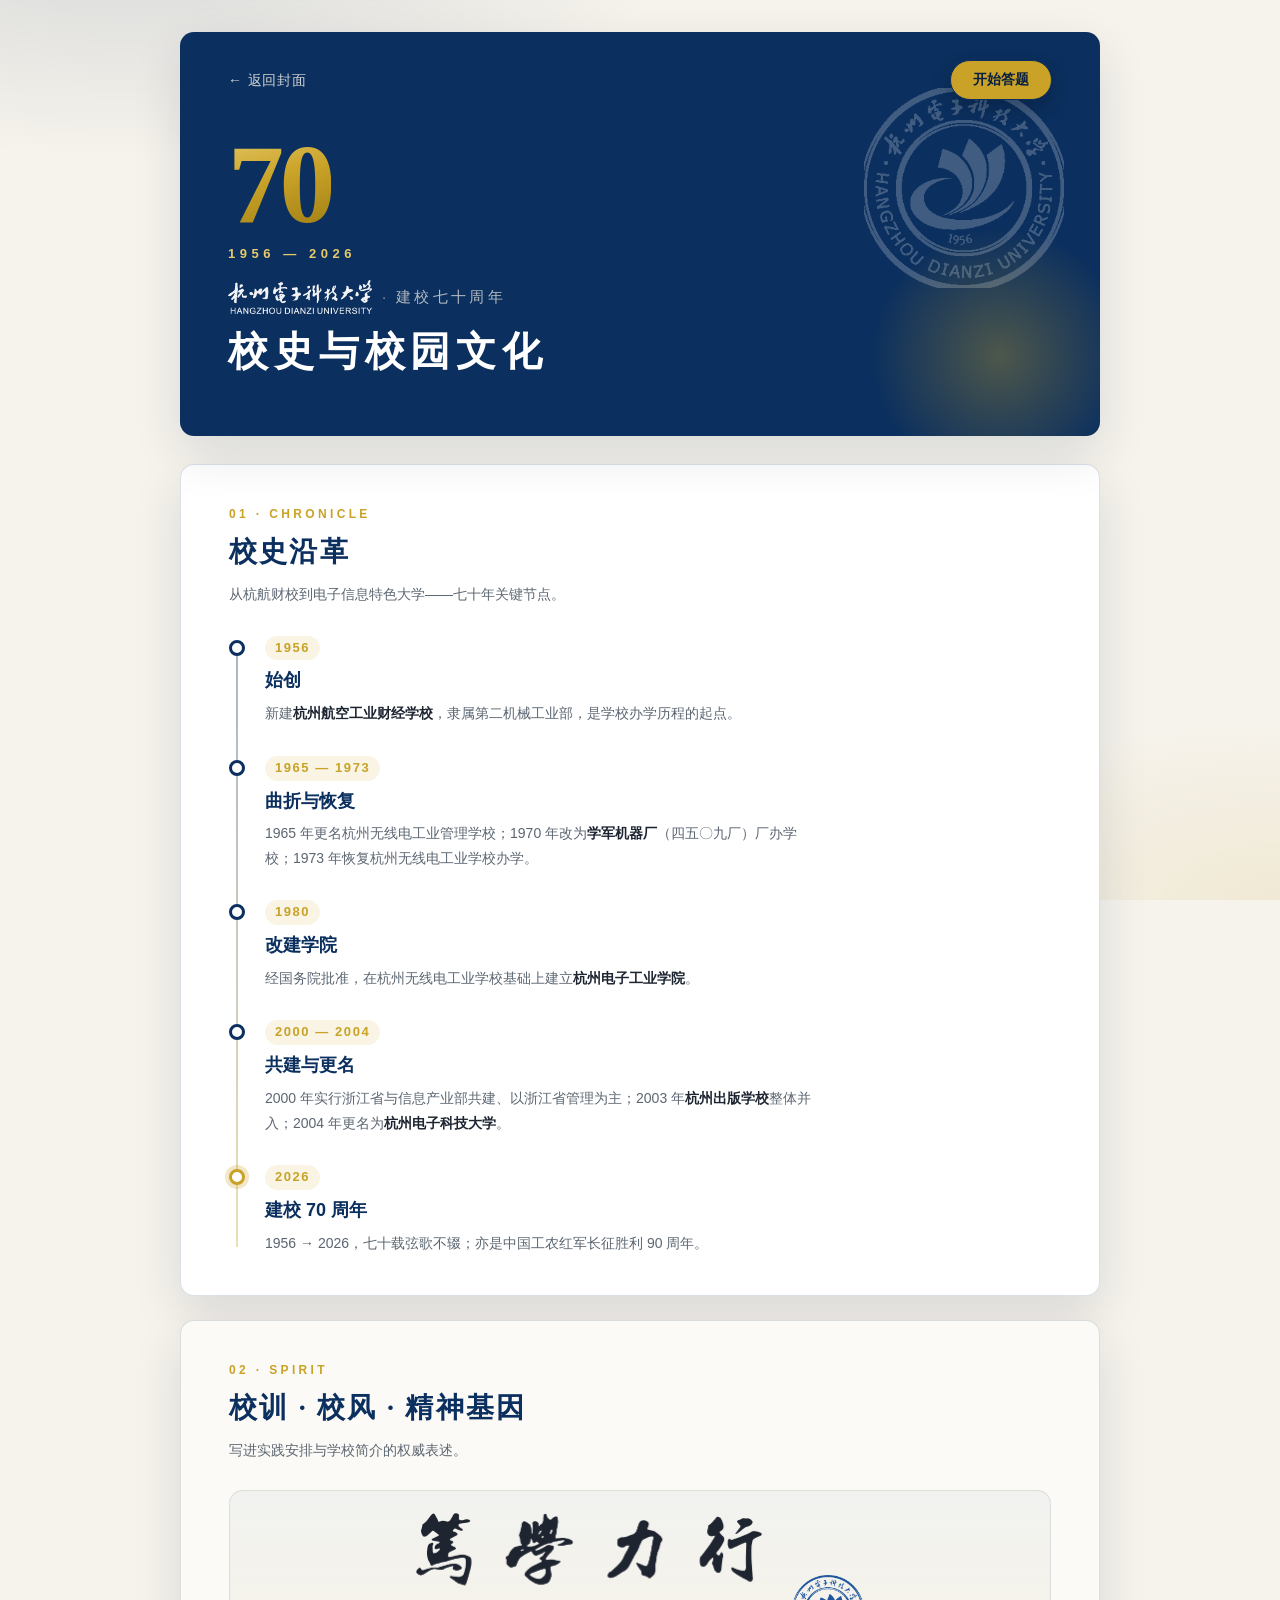
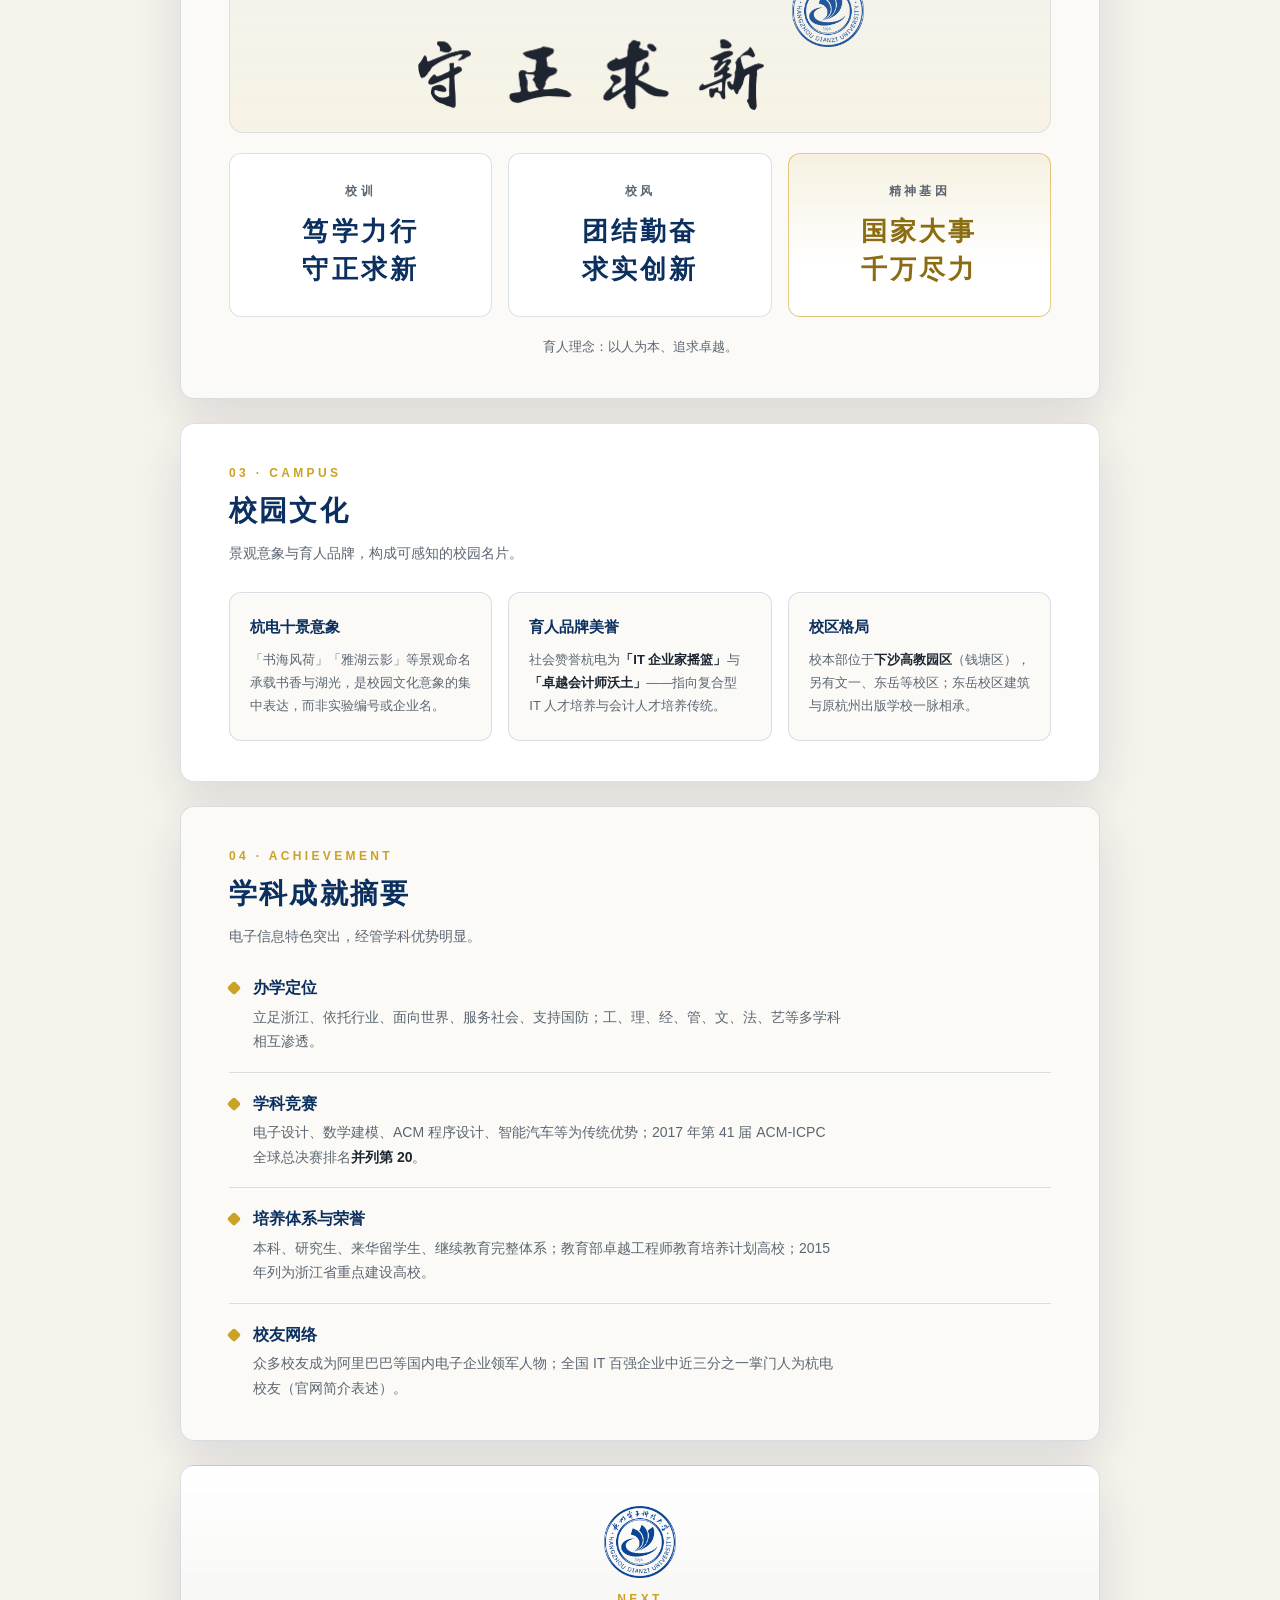
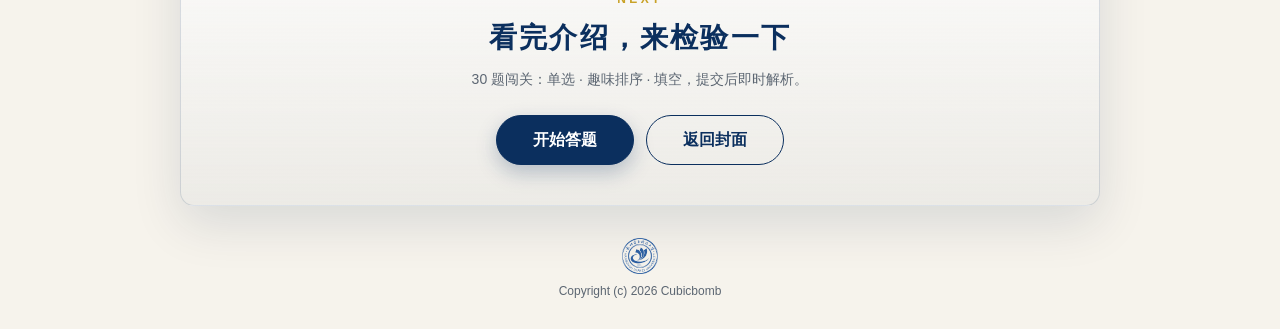
==== commit 4a0b295d: "feat: refine cover brand lockup, history hero wordmark, and quiz exit to cover" ====
--- a/history.html
+++ b/history.html
@@ -28,19 +28,19 @@
           <span class="h-70">70</span>
           <span class="h-years">1956 — 2026</span>
         </div>
-        <p class="h-kicker">杭州电子科技大学 · 建校七十周年</p>
+        <p class="h-kicker">
+          <img
+            class="h-kicker-wordmark"
+            src="assets/wordmark-t.png"
+            alt="杭州电子科技大学"
+            width="132"
+            height="34"
+            decoding="async"
+          />
+          <span class="h-kicker-sep" aria-hidden="true">·</span>
+          <span class="h-kicker-text">建校七十周年</span>
+        </p>
         <h1 class="h-title">校史与校园文化</h1>
-        <img
-          class="h-hero-wordmark"
-          src="assets/wordmark-t.png"
-          alt="杭州电子科技大学 HANGZHOU DIANZI UNIVERSITY"
-          width="240"
-          height="56"
-          decoding="async"
-        />
-        <p class="h-lead">
-          电子程序类实践成果的配套介绍页：沿革节点、校训校风、校园文化与学科成就精华，供评委与同学先览后答。
-        </p>
       </header>
 
       <!-- 校史沿革 -->
--- a/styles.css
+++ b/styles.css
@@ -63,20 +63,52 @@
 /* —— 封面 —— */
 .cover {
   text-align: center;
-  padding-top: 56px;
-}
-
+  padding-top: 48px;
+}
+
+/* 校徽 + 书法校名：横向一组学校标识 */
+.cover-brand {
+  display: flex;
+  flex-direction: row;
+  align-items: center;
+  justify-content: center;
+  gap: 16px;
+  margin-bottom: 24px;
+  position: relative;
+  z-index: 1;
+}
+
+.cover-emblem {
+  display: block;
+  flex: 0 0 auto;
+  width: 88px;
+  height: 88px;
+  object-fit: contain;
+  filter: drop-shadow(0 8px 18px rgba(11, 47, 94, 0.12));
+}
+
+.cover-wordmark {
+  display: block;
+  width: min(300px, 62%);
+  height: auto;
+  object-fit: contain;
+  opacity: 0.96;
+}
+
+/* 大号 70 主视觉 + 周年信息 */
 .cover-badge {
   display: inline-flex;
   flex-direction: column;
   align-items: center;
-  gap: 4px;
+  gap: 10px;
   margin-bottom: 20px;
+  position: relative;
+  z-index: 1;
 }
 
 .cover-70 {
   font-family: var(--font-display);
-  font-size: 120px;
+  font-size: 112px;
   font-weight: 700;
   line-height: 1;
   letter-spacing: -0.04em;
@@ -84,34 +116,61 @@
   -webkit-background-clip: text;
   background-clip: text;
   color: transparent;
-  text-shadow: 0 2px 0 rgba(11, 47, 94, 0.06);
+}
+
+.cover-badge-meta {
+  display: inline-flex;
+  align-items: center;
+  justify-content: center;
+  flex-wrap: wrap;
+  gap: 10px 12px;
+  font-size: 13px;
+  font-weight: 600;
+  color: var(--muted);
 }
 
 .cover-years {
-  font-size: 13px;
-  letter-spacing: 0.35em;
+  letter-spacing: 0.28em;
+  text-indent: 0.28em;
   color: var(--navy);
-  font-weight: 600;
-}
-
-.cover-kicker {
-  margin: 8px 0 6px;
-  font-size: 14px;
+}
+
+.cover-badge-sep {
+  opacity: 0.5;
+}
+
+.cover-badge-text {
   letter-spacing: 0.2em;
-  color: var(--muted);
+  margin-right: -0.2em;
+  text-indent: 0.2em;
+}
+
+.cover-badge-rule {
+  display: block;
+  width: 36px;
+  height: 1px;
+  background: linear-gradient(90deg, transparent, rgba(201, 162, 39, 0.8));
+  flex: 0 0 auto;
+}
+
+.cover-badge-rule-end {
+  background: linear-gradient(90deg, rgba(201, 162, 39, 0.8), transparent);
 }
 
 .cover-title {
-  margin: 0 0 16px;
+  margin: 2px 0 16px;
   font-family: var(--font-display);
   font-size: 42px;
   font-weight: 700;
   color: var(--navy);
   letter-spacing: 0.12em;
+  text-indent: 0.12em;
+  position: relative;
+  z-index: 1;
 }
 
 .cover-sub {
-  margin: 0 0 20px;
+  margin: 0 0 16px;
   color: var(--muted);
   font-size: 15px;
   letter-spacing: 0.15em;
@@ -558,24 +617,6 @@
   object-fit: contain;
 }
 
-.cover-emblem {
-  display: block;
-  margin: 0 auto 18px;
-  width: 120px;
-  height: 120px;
-  object-fit: contain;
-  filter: drop-shadow(0 8px 18px rgba(11, 47, 94, 0.12));
-}
-
-.cover-wordmark {
-  display: block;
-  margin: 0 auto 14px;
-  width: min(280px, 70%);
-  height: auto;
-  object-fit: contain;
-  opacity: 0.92;
-}
-
 .quiz-emblem {
   flex: 0 0 auto;
   width: 36px;
@@ -626,18 +667,6 @@
   z-index: 0;
 }
 
-.h-hero-wordmark {
-  display: block;
-  width: min(240px, 55%);
-  height: auto;
-  margin: 0 0 16px;
-  opacity: 0.9;
-  position: relative;
-  z-index: 1;
-  /* wordmark is blue art — lighten for navy hero via filter */
-  filter: brightness(0) invert(1);
-}
-
 /* 校训书法横幅 */
 .h-motto-banner {
   position: relative;
@@ -711,6 +740,20 @@
   color: var(--muted);
   text-align: center;
   max-width: 12em;
+}
+
+.quiz-exit-links {
+  display: flex;
+  align-items: center;
+  gap: 10px;
+  flex: 0 0 auto;
+}
+
+.quiz-exit-divider {
+  width: 1px;
+  height: 12px;
+  background: rgba(17, 24, 39, 0.18);
+  flex: 0 0 auto;
 }
 
 .quiz-exit {
@@ -838,16 +881,41 @@
 }
 
 .h-kicker {
+  display: flex;
+  align-items: center;
+  flex-wrap: wrap;
+  gap: 10px;
   margin: 8px 0 6px;
-  font-size: 14px;
-  letter-spacing: 0.2em;
-  color: rgba(244, 241, 232, 0.7);
+  font-size: 15px;
+  letter-spacing: 0.18em;
+  color: rgba(244, 241, 232, 0.72);
   position: relative;
   z-index: 1;
 }
 
+.h-kicker-wordmark {
+  display: block;
+  width: auto;
+  height: 34px;
+  flex: 0 0 auto;
+  object-fit: contain;
+  /* blue art → light on navy hero */
+  filter: brightness(0) invert(1);
+  opacity: 0.94;
+}
+
+.h-kicker-sep {
+  opacity: 0.75;
+  letter-spacing: 0;
+}
+
+.h-kicker-text {
+  letter-spacing: 0.22em;
+  margin-right: -0.22em;
+}
+
 .h-title {
-  margin: 0 0 14px;
+  margin: 4px 0 0;
   font-family: var(--font-display);
   font-size: 40px;
   font-weight: 700;
@@ -1159,9 +1227,31 @@
     font-size: 30px;
   }
 
+  .cover-badge-meta {
+    gap: 8px;
+    font-size: 12px;
+  }
+
+  .cover-badge-rule {
+    width: 24px;
+  }
+
   .cover-emblem {
-    width: 96px;
-    height: 96px;
+    width: 64px;
+    height: 64px;
+  }
+
+  .cover-brand {
+    gap: 12px;
+    margin-bottom: 18px;
+  }
+
+  .cover-wordmark {
+    width: min(220px, 58%);
+  }
+
+  .cover-sub {
+    font-size: 13px;
   }
 
   .page-emblem {
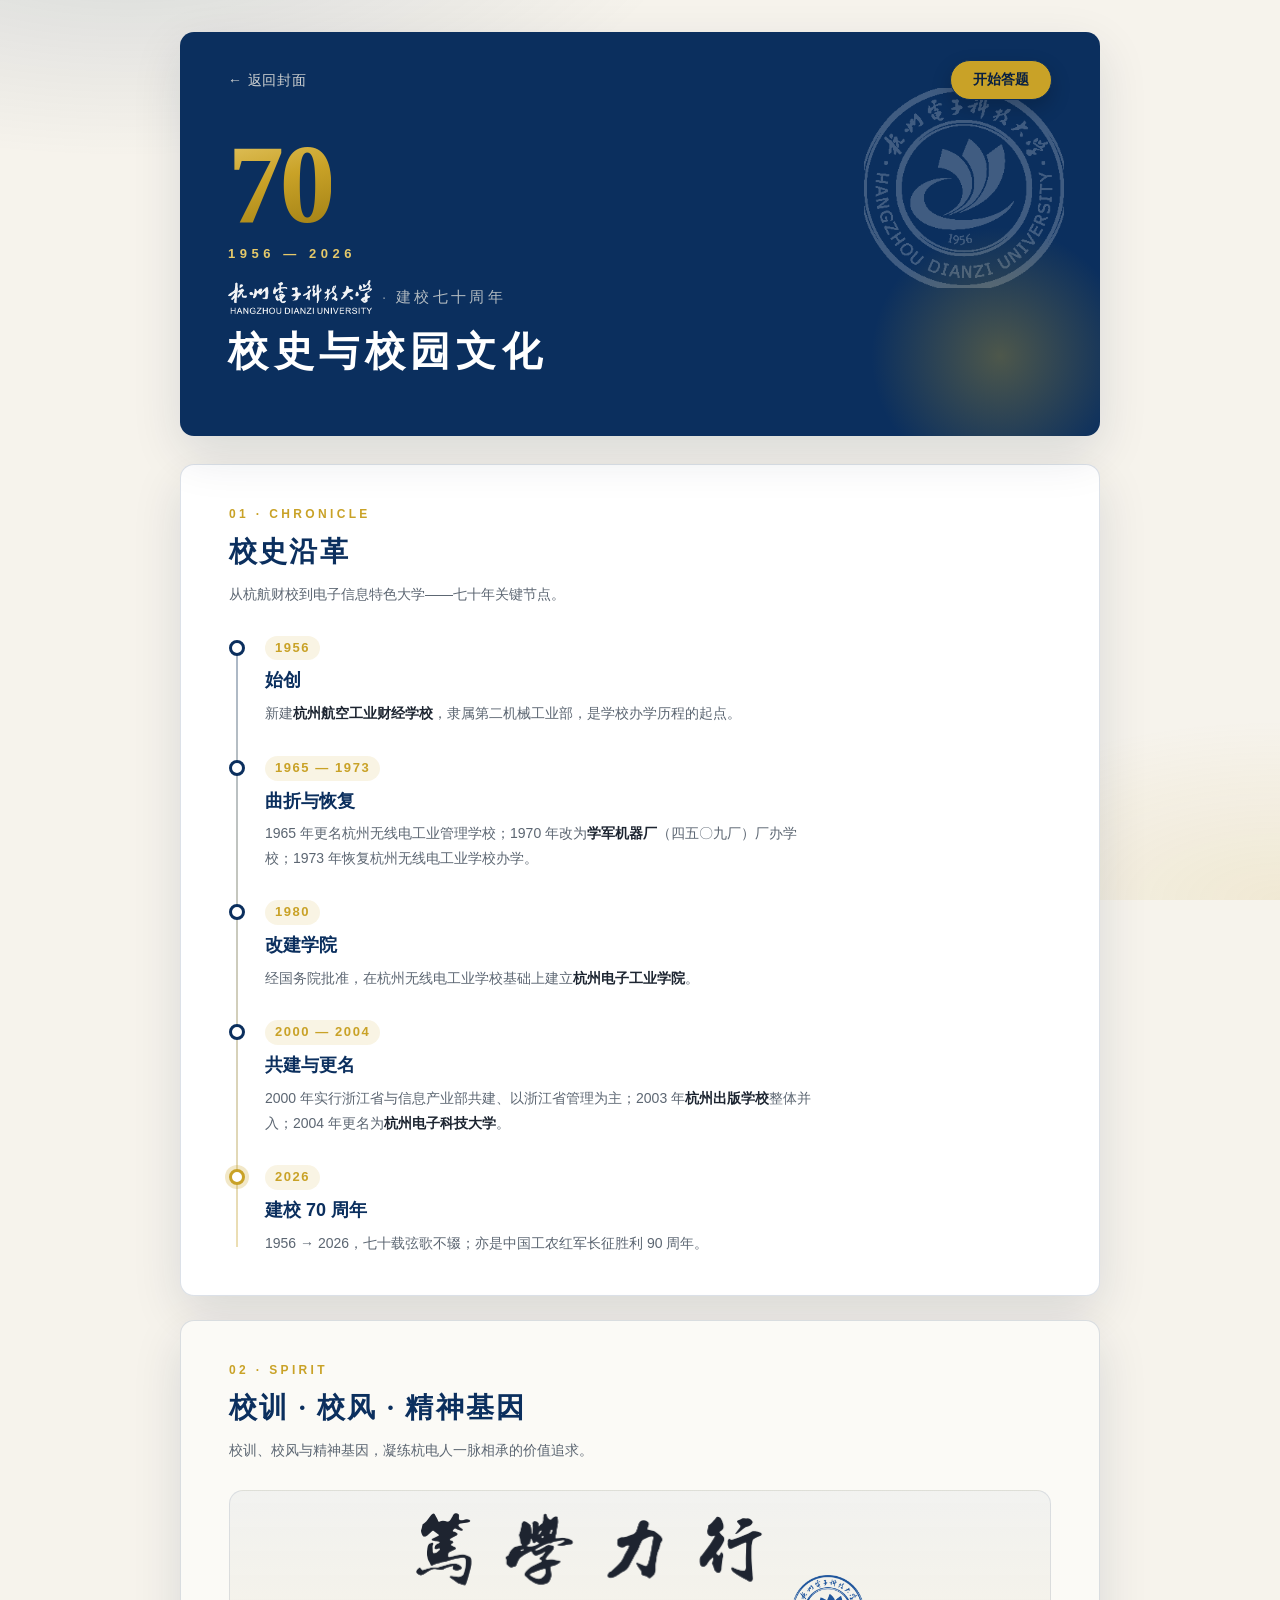
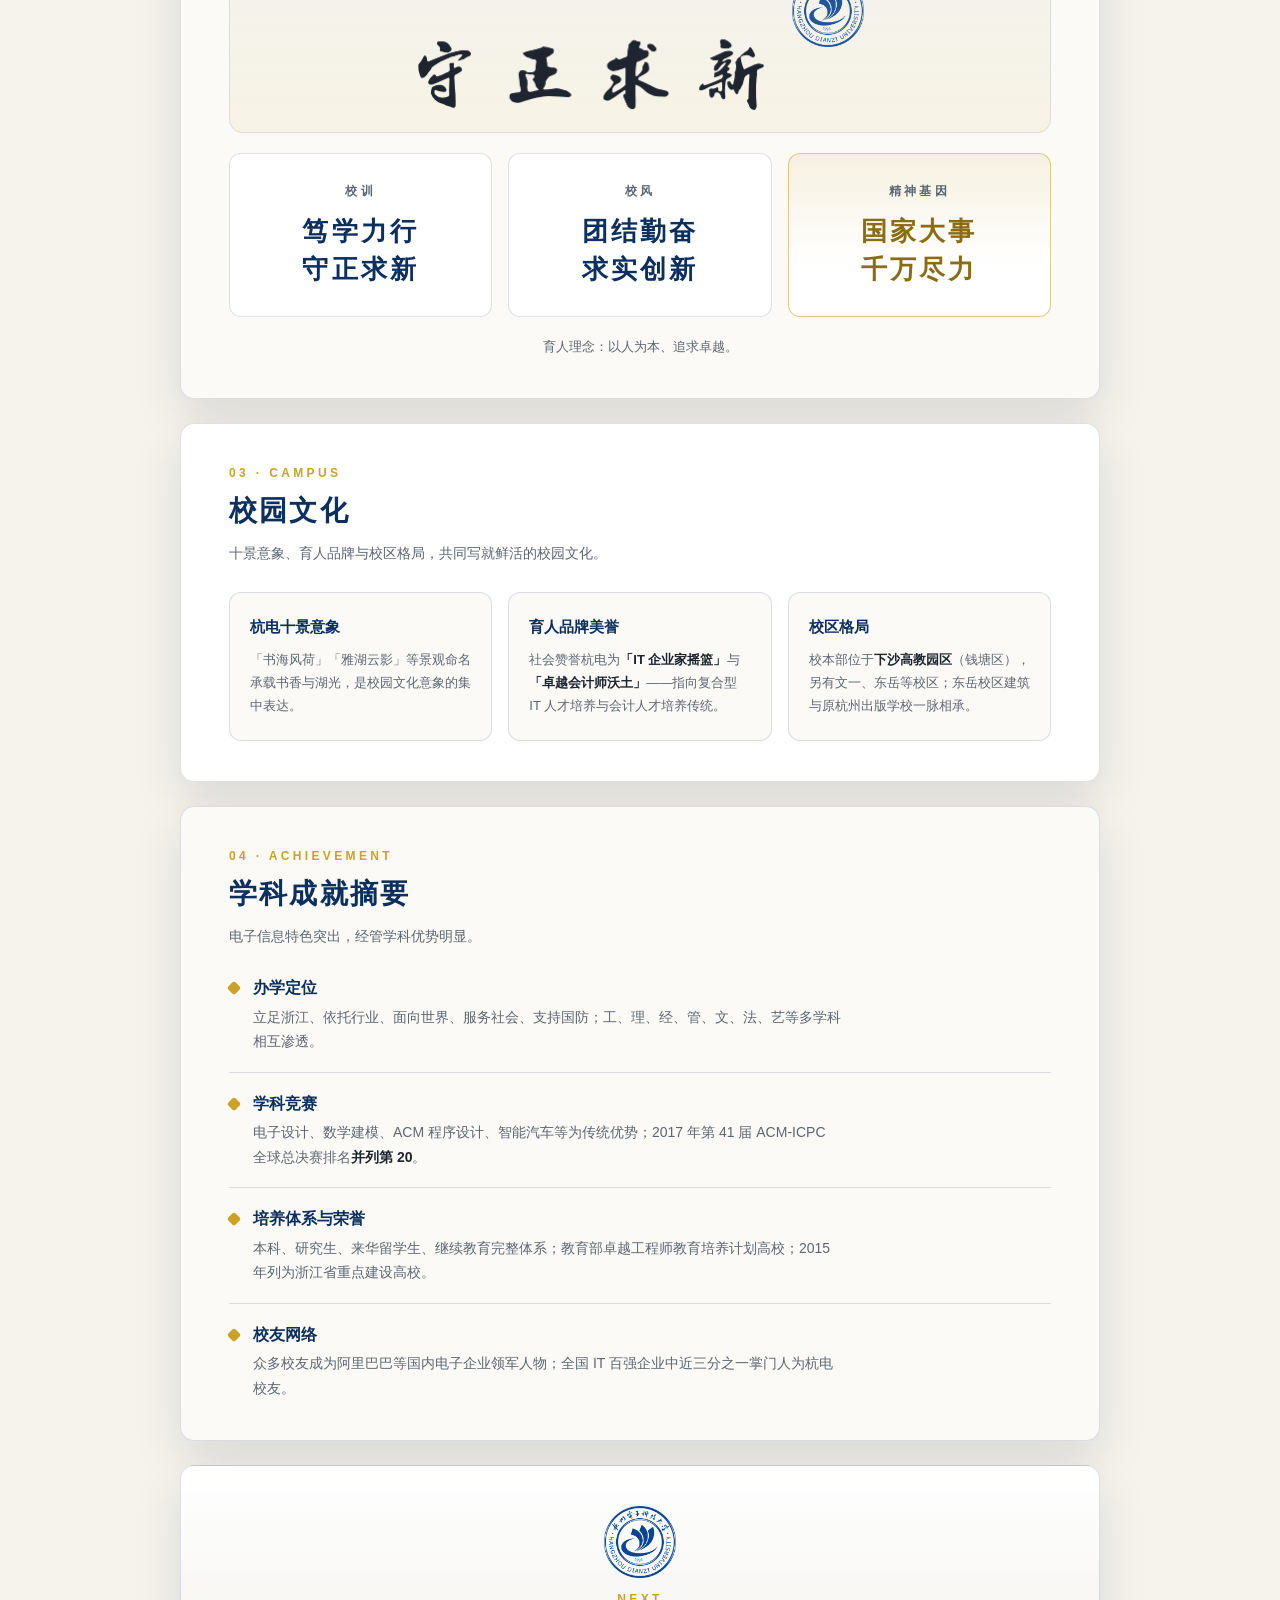
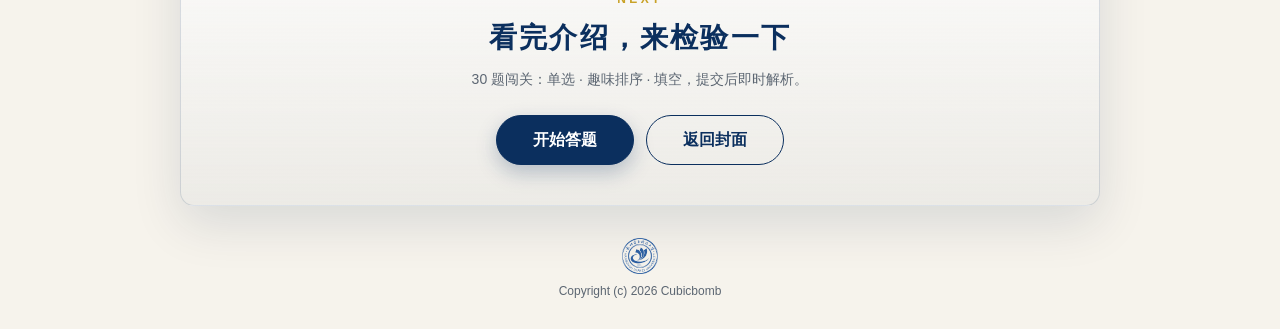
==== commit 1490ec1e: "作者的话add" ====
--- a/history.html
+++ b/history.html
@@ -99,7 +99,7 @@
         <div class="h-section-head">
           <p class="h-section-kicker">02 · Spirit</p>
           <h2 class="h-section-title" id="h-motto-title">校训 · 校风 · 精神基因</h2>
-          <p class="h-section-desc">写进实践安排与学校简介的权威表述。</p>
+          <p class="h-section-desc">校训、校风与精神基因，凝练杭电人一脉相承的价值追求。</p>
         </div>
         <div class="h-motto-banner" aria-hidden="true">
           <img
@@ -140,12 +140,12 @@
         <div class="h-section-head">
           <p class="h-section-kicker">03 · Campus</p>
           <h2 class="h-section-title" id="h-culture-title">校园文化</h2>
-          <p class="h-section-desc">景观意象与育人品牌，构成可感知的校园名片。</p>
+          <p class="h-section-desc">十景意象、育人品牌与校区格局，共同写就鲜活的校园文化。</p>
         </div>
         <div class="h-cards">
           <article class="h-card">
             <h3 class="h-card-title">杭电十景意象</h3>
-            <p class="h-card-text">「书海风荷」「雅湖云影」等景观命名承载书香与湖光，是校园文化意象的集中表达，而非实验编号或企业名。</p>
+            <p class="h-card-text">「书海风荷」「雅湖云影」等景观命名承载书香与湖光，是校园文化意象的集中表达。</p>
           </article>
           <article class="h-card">
             <h3 class="h-card-title">育人品牌美誉</h3>
@@ -191,7 +191,7 @@
             <span class="h-ach-mark" aria-hidden="true"></span>
             <div>
               <h3 class="h-ach-title">校友网络</h3>
-              <p class="h-ach-text">众多校友成为阿里巴巴等国内电子企业领军人物；全国 IT 百强企业中近三分之一掌门人为杭电校友（官网简介表述）。</p>
+              <p class="h-ach-text">众多校友成为阿里巴巴等国内电子企业领军人物；全国 IT 百强企业中近三分之一掌门人为杭电校友。</p>
             </div>
           </li>
         </ul>
--- a/styles.css
+++ b/styles.css
@@ -655,6 +655,118 @@
   margin: 0;
 }
 
+.site-foot .foot-sep {
+  margin: 0 0.35em;
+  opacity: 0.7;
+}
+
+.site-foot .foot-link {
+  appearance: none;
+  border: 0;
+  background: none;
+  padding: 0;
+  font: inherit;
+  color: var(--navy);
+  text-decoration: underline;
+  text-underline-offset: 2px;
+  cursor: pointer;
+}
+
+.site-foot .foot-link:hover,
+.site-foot .foot-link:focus-visible {
+  color: var(--gold);
+}
+
+/* 作者的话弹窗 */
+.author-note-dialog {
+  border: 0;
+  padding: 0;
+  background: transparent;
+  max-width: min(560px, calc(100vw - 32px));
+  width: 100%;
+  color: var(--ink);
+}
+
+.author-note-dialog::backdrop {
+  background: rgba(7, 31, 66, 0.48);
+}
+
+.author-note-panel {
+  background: var(--card);
+  border: 1px solid var(--line);
+  border-radius: var(--radius);
+  box-shadow: var(--shadow);
+  overflow: hidden;
+}
+
+.author-note-head {
+  display: flex;
+  align-items: center;
+  justify-content: space-between;
+  gap: 16px;
+  padding: 18px 22px 12px;
+  border-bottom: 1px solid var(--line);
+}
+
+.author-note-head h2 {
+  margin: 0;
+  font-family: var(--font-display);
+  font-size: 20px;
+  font-weight: 600;
+  color: var(--navy);
+}
+
+.author-note-close {
+  appearance: none;
+  border: 0;
+  background: none;
+  width: 32px;
+  height: 32px;
+  border-radius: 8px;
+  font-size: 22px;
+  line-height: 1;
+  color: var(--muted);
+  cursor: pointer;
+}
+
+.author-note-close:hover,
+.author-note-close:focus-visible {
+  background: rgba(11, 47, 94, 0.08);
+  color: var(--navy);
+}
+
+.author-note-body {
+  padding: 16px 22px 22px;
+  font-size: 14px;
+  line-height: 1.75;
+  max-height: min(62vh, 480px);
+  overflow: auto;
+}
+
+.author-note-body p {
+  margin: 0 0 0.85em;
+}
+
+.author-note-body ul {
+  margin: 0 0 0.85em;
+  padding-left: 1.2em;
+}
+
+.author-note-body li {
+  margin-bottom: 0.35em;
+}
+
+.author-note-body a {
+  color: var(--navy);
+  word-break: break-all;
+}
+
+.author-note-sign {
+  margin-top: 1.2em !important;
+  text-align: right;
+  color: var(--muted);
+}
+
 /* 历史页 hero 校徽 / 字标 */
 .h-hero-emblem {
   position: absolute;
